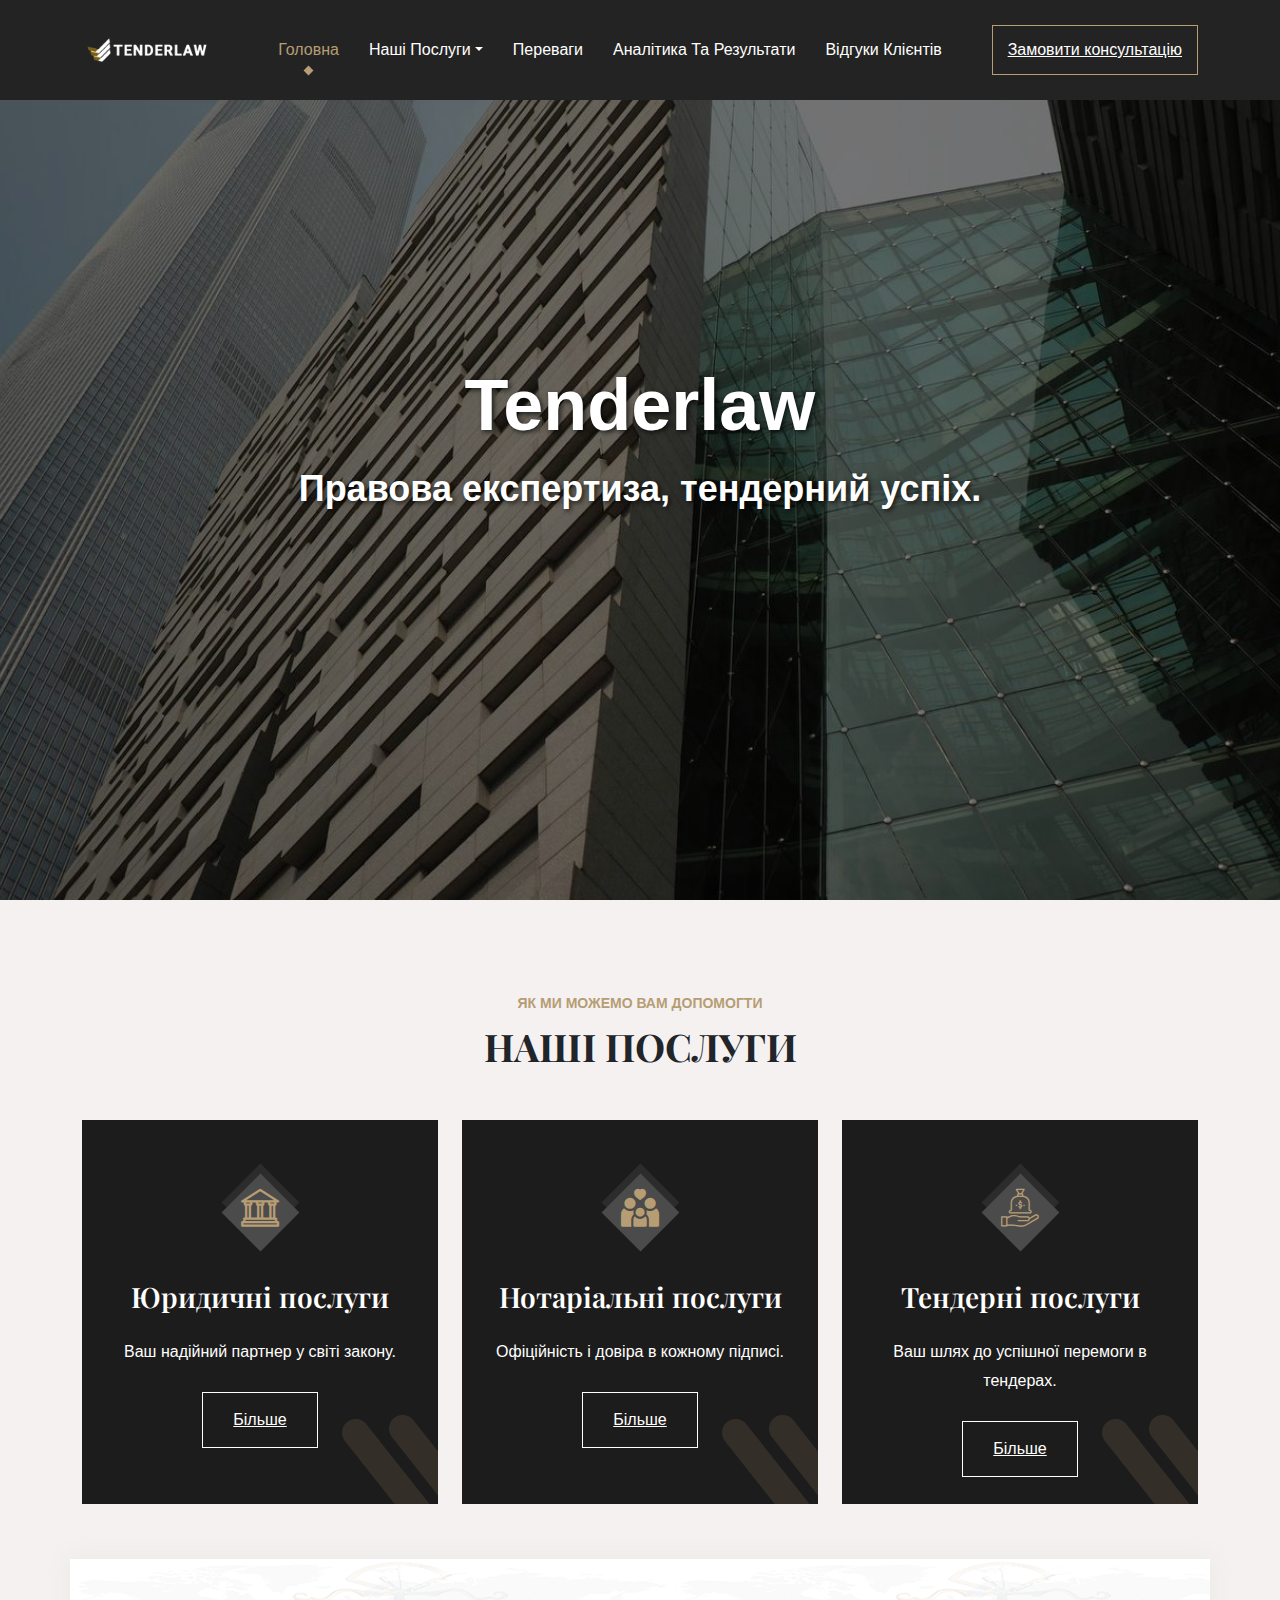
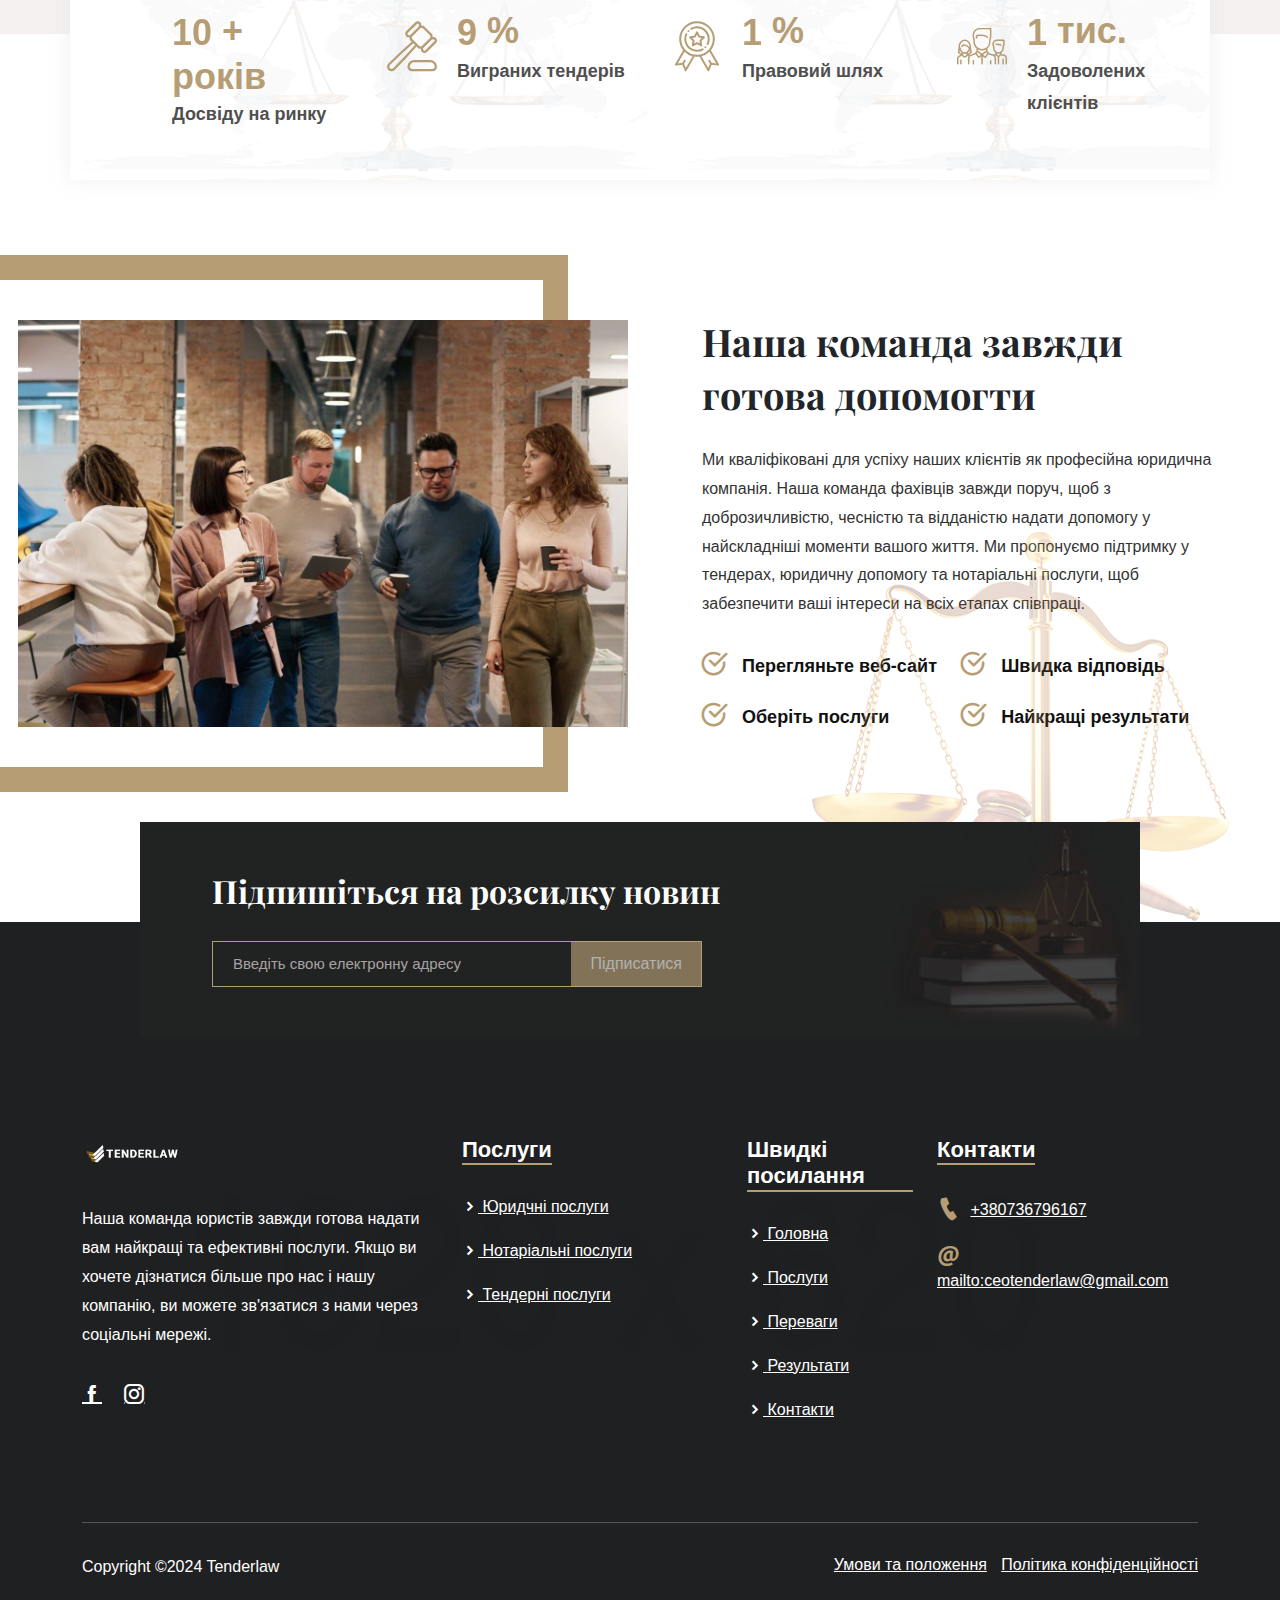
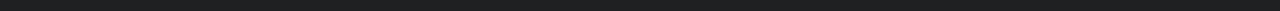
==== index.html @ 5d5be508 "home page" ====
<!DOCTYPE html>
<html lang="uk">
<head>
<!-- Google tag (gtag.js) -->
<script async src="https://www.googletagmanager.com/gtag/js?id=G-SJS383S6HE"></script>
<script>
  window.dataLayer = window.dataLayer || [];
  function gtag(){dataLayer.push(arguments);}
  gtag('js', new Date());

  gtag('config', 'G-SJS383S6HE');
</script>

    <meta charset="UTF-8">
    <meta name="viewport" content="width=device-width, initial-scale=1.0">
    <meta http-equiv="X-UA-Compatible" content="ie=edge">
            <!-- Bootstrap CSS -->
            <link rel="stylesheet" href="assets/css/bootstrap.min.css">
            <!-- Meanmenu CSS -->
            <link rel="stylesheet" href="assets/css/meanmenu.css">
            <!-- Icofont CSS -->
            <link rel="stylesheet" href="assets/css/icofont.min.css">
            <!-- Nice Select CSS -->
            <link rel="stylesheet" href="assets/css/nice-select.min.css">
            <!-- Owl Carousel CSS -->
            <link rel="stylesheet" href="assets/css/owl.carousel.min.css">
            <link rel="stylesheet" href="assets/css/owl.theme.default.min.css">
            <!-- Magnific Popup CSS -->
            <link rel="stylesheet" href="assets/css/magnific-popup.min.css">
            <!-- Flaticon CSS -->
            <link rel="stylesheet" href="assets/fonts/flaticon.css">
            <!-- Wow CSS -->
            <link rel="stylesheet" href="assets/css/animate.css">
            <!-- Odometer CSS -->
            <link rel="stylesheet" href="assets/css/odometer.min.css">
            <!-- Style CSS -->
            <link rel="stylesheet" href="assets/css/style.css">
            <!-- Responsive CSS -->
            <link rel="stylesheet" href="assets/css/responsive.css">
            <link rel="shortcut icon" type="image/png" href="favicon.ico"/>
            <script defer src="https://app.fastbots.ai/embed.js" data-bot-id="cm0ttchq61e6qr4bl7r3qzjcx"></script>   
  <!-- HTML Meta Tags -->
<title>Tenderlaw - Правова експертиза, тендерний успіх.</title>
<meta name="description" content="Юридичні, тендерні та нотаріальні послуги для бізнесу та приватних осіб. Професійна підтримка у всіх сферах — від тендерів до оформлення документів та захисту прав. Отримайте консультацію та швидке вирішення ваших питань!">

<!-- Facebook Meta Tags -->
<meta property="og:url" content="https://tenderlaw.com.ua/">
<meta property="og:type" content="website">
<meta property="og:title" content="Tenderlaw - Правова експертиза, тендерний успіх.">
<meta property="og:description" content="Юридичні, тендерні та нотаріальні послуги для бізнесу та приватних осіб. Професійна підтримка у всіх сферах — від тендерів до оформлення документів та захисту прав. Отримайте консультацію та швидке вирішення ваших питань!">
<meta property="og:image" content="https://tenderlaw.com.ua/img/og/main.jpg">

<!-- Twitter Meta Tags -->
<meta name="twitter:card" content="summary_large_image">
<meta property="twitter:domain" content="tenderlaw.com.ua">
<meta property="twitter:url" content="https://tenderlaw.com.ua/">
<meta name="twitter:title" content="Tenderlaw - Правова експертиза, тендерний успіх.">
<meta name="twitter:description" content="Юридичні, тендерні та нотаріальні послуги для бізнесу та приватних осіб. Професійна підтримка у всіх сферах — від тендерів до оформлення документів та захисту прав. Отримайте консультацію та швидке вирішення ваших питань!">
<meta name="twitter:image" content="https://tenderlaw.com.ua/img/og/main.jpg">

<!-- Meta Tags Generated via https://www.opengraph.xyz -->
    <link href="https://cdn.jsdelivr.net/npm/bootstrap@5.3.0/dist/css/bootstrap.min.css" rel="stylesheet">
    <link rel="stylesheet" href="styles.css">
</head>
<body>

   <!-- Preloader -->
   <div class="loader">
    <div class="d-table">
        <div class="d-table-cell">
            <div class="sk-folding-cube">
                <div class="sk-cube1 sk-cube"></div>
                <div class="sk-cube2 sk-cube"></div>
                <div class="sk-cube4 sk-cube"></div>
                <div class="sk-cube3 sk-cube"></div>
            </div>
        </div>
    </div>
</div>
<!-- End Preloader -->

<div class="navbar-area fixed-top">
            <!-- Menu For Mobile Device -->
            <div class="mobile-nav">
                <a href="index.html" class="logo">
                    <img src="assets/img/logo.png" alt="Logo">
                </a>
                <a href="tel:+380736796167"><img src="img/icons/phone-call.png" class="logo" style="position: absolute;height: 25px;width: 25px;top: 15px;right: 15px;left: 80%;"/></a>
                <a href="mailto:ceotenderlaw@gmail.com "><img src="img/icons/email.png" class="logo" style="position: absolute;height: 25px;width: 25px;top: 15px;right: 15px;left: 70%;"/></a>
            </div>

            <!-- Menu For Desktop Device -->
            <div class="main-nav">
                <div class="container">
                    <nav class="navbar navbar-expand-md navbar-light">
                        <a class="navbar-brand" href="index.html">
                            <img src="assets/img/logo.png" alt="Logo">
                        </a>
                        <div class="collapse navbar-collapse mean-menu" id="navbarSupportedContent">
                            <ul class="navbar-nav">
                                <li class="nav-item">
                                    <a href="#" class="nav-link active">Головна</a>

                                </li>
                                 <li class="nav-item">
                                    <a href="about.html" class="nav-link dropdown-toggle">Наші Послуги</a>
                                    <ul class="dropdown-menu">
                                        <li class="nav-item">
                                            <a href="tender.html" class="nav-link">Тендерні</a>
                                        </li>
                                        <li class="nav-item">
                                            <a href="legal.html" class="nav-link">Юридичні</a>
                                        </li>
                                        <li class="nav-item">
                                            <a href="notary.html" class="nav-link">Нотаріальні</a>
                                        </li>
                                    </ul>
                                </li>
                                <li class="nav-item">
                                    <a href="about.html" class="nav-link">Переваги</a>
                                </li>
                                <li class="nav-item">
                                    <a href="about.html" class="nav-link">Аналітика та результати</a>
                                </li>
                                <li class="nav-item">
                                    <a href="about.html" class="nav-link">Відгуки клієнтів</a>
                                </li>               
                            </ul> 
                            <div class="side-nav">
                                <a href="appointment.html">Замовити консультацію</a>
                            </div>
                        </div>
                    </nav>
                </div>
            </div>
        </div>
        <!-- End Navbar -->

<!-- Header -->
<header class="hero-section text-white text-center d-flex align-items-center justify-content-center">
    <div class="overlay"></div>
    <div class="container position-relative">
        <h1 class="display-4">Tenderlaw</h1>
        <p class="lead">Правова експертиза, тендерний успіх.</p>
    </div>
</header>


        <!-- Practice -->
        <section class="practice-area pt-100 pb-100">
            <div class="container">
                <div class="section-title">
                    <span>ЯК МИ МОЖЕМО ВАМ ДОПОМОГТИ</span>
                    <h2>НАШІ ПОСЛУГИ</h2>
                </div>
                <div class="row">
                    <div class="col-sm-6 col-lg-4">
                        <div class="practice-item">
                            <div class="practice-icon">
                                <i class="flaticon-law"></i>
                            </div>
                            <h3>Юридичні послуги</h3>
                            <p>Ваш надійний партнер у світі закону.</p>
                            <a href="/">Більше</a>
                            <img class="practice-shape-one" src="assets/img/home-one/7.png" alt="Shape">
                            <img class="practice-shape-two" src="assets/img/home-one/8.png" alt="Shape">
                        </div>
                    </div>
                    <div class="col-sm-6 col-lg-4">
                        <div class="practice-item">
                            <div class="practice-icon">
                                <i class="flaticon-family"></i>
                            </div>
                            <h3>Нотаріальні послуги</h3>
                            <p>Офіційність і довіра в кожному підписі.</p>
                            <a href="/">Більше</a>
                            <img class="practice-shape-one" src="assets/img/home-one/7.png" alt="Shape">
                            <img class="practice-shape-two" src="assets/img/home-one/8.png" alt="Shape">
                        </div>
                    </div>
                    <div class="col-sm-6 col-lg-4">
                        <div class="practice-item">
                            <div class="practice-icon">
                                <i class="flaticon-inheritance"></i>
                            </div>
                            <h3>Тендерні послуги</h3>
                            <p>Ваш шлях до успішної перемоги в тендерах.</p>
                            <a href="tender.html">Більше</a>
                            <img class="practice-shape-one" src="assets/img/home-one/7.png" alt="Shape">
                            <img class="practice-shape-two" src="assets/img/home-one/8.png" alt="Shape">
                        </div>
                    </div>
                    <!-- <div class="col-sm-6 col-lg-4">
                        <div class="practice-item">
                            <div class="practice-icon">
                                <i class="flaticon-mortarboard"></i>
                            </div>
                            <h3>Налаштування Кабінетів на Prozorro </h3>
                            <p>Створення і налаштування кабінетів користувачів для участі у Prozorro та Prozorro Market.</p>
                            <img class="practice-shape-one" src="assets/img/home-one/7.png" alt="Shape">
                            <img class="practice-shape-two" src="assets/img/home-one/8.png" alt="Shape">
                        </div>
                    </div>
                    <div class="col-sm-6 col-lg-4">
                        <div class="practice-item">
                            <div class="practice-icon">
                                <i class="flaticon-auction"></i>
                            </div>
                            <h3>Супровід при Отриманні Документації</h3>
                            <p>Супровід клієнтів під час отримання дозвільної документації і проведення державної реєстрації.</p>
                            <img class="practice-shape-one" src="assets/img/home-one/7.png" alt="Shape">
                            <img class="practice-shape-two" src="assets/img/home-one/8.png" alt="Shape">
                        </div>
                    </div>
                    <div class="col-sm-6 col-lg-4">
                        <div class="practice-item">
                            <div class="practice-icon">
                                <i class="flaticon-vulnerability"></i>
                            </div>
                            <h3>Оформлення Скарг та Представництво</h3>
                            <p>Складання скарг, вимог і запитань від імені клієнтів, представництво в АМКУ.</p>
                            <img class="practice-shape-one" src="assets/img/home-one/7.png" alt="Shape">
                            <img class="practice-shape-two" src="assets/img/home-one/8.png" alt="Shape">
                        </div>
                    </div> -->
                </div>
            </div>
        </section>
        <!-- End Practice -->

        <div class="counter-area">
            <div class="container">
              <div class="row counter-bg">
                <div class="col-6 col-sm-3 col-lg-3">
                  <div class="counter-item">
                    <i class="flaticon-document"></i>
                    <div class="counter-inner">
                      <h3>
                        <span class="odometer odometer-auto-theme" data-count="10">
                          <div class="odometer-inside">
                            <span class="odometer-digit">
                              <span class="odometer-digit-spacer">8</span>
                              <span class="odometer-digit-inner">
                                <span class="odometer-ribbon">
                                  <span class="odometer-ribbon-inner">
                                    <span class="odometer-value">10</span>
                                  </span>
                                </span>
                              </span>
                            </span>
                          </div>
                        </span>
                        <span class="target">+ років</span>
                      </h3>
                      <p>Досвіду на ринку</p>
                    </div>
                  </div>
                </div>
                
                <div class="col-6 col-sm-3 col-lg-3">
                  <div class="counter-item">
                    <i class="flaticon-auction"></i>
                    <div class="counter-inner">
                      <h3>
                        <span class="odometer odometer-auto-theme" data-count="97">
                          <div class="odometer-inside">
                            <span class="odometer-digit"><span class="odometer-digit-spacer">8</span><span class="odometer-digit-inner"><span class="odometer-ribbon"><span class="odometer-ribbon-inner"><span class="odometer-value">9</span></span></span></span></span>
                            <span class="odometer-digit"><span class="odometer-digit-spacer">8</span><span class="odometer-digit-inner"><span class="odometer-ribbon"><span class="odometer-ribbon-inner"><span class="odometer-value">7</span></span></span></span></span>
                          </div>
                        </span>
                        <span class="target">%</span>
                      </h3>
                      <p>Виграних тендерів</p>
                    </div>
                  </div>
                </div>
                
                <div class="col-6 col-sm-3 col-lg-3">
                  <div class="counter-item">
                    <i class="flaticon-medal"></i>
                    <div class="counter-inner">
                      <h3>
                        <span class="odometer odometer-auto-theme" data-count="100">
                          <div class="odometer-inside">
                            <span class="odometer-digit"><span class="odometer-digit-spacer">8</span><span class="odometer-digit-inner"><span class="odometer-ribbon"><span class="odometer-ribbon-inner"><span class="odometer-value">1</span></span></span></span></span>
                            <span class="odometer-digit"><span class="odometer-digit-spacer">8</span><span class="odometer-digit-inner"><span class="odometer-ribbon"><span class="odometer-ribbon-inner"><span class="odometer-value">0</span></span></span></span></span>
                            <span class="odometer-digit"><span class="odometer-digit-spacer">8</span><span class="odometer-digit-inner"><span class="odometer-ribbon"><span class="odometer-ribbon-inner"><span class="odometer-value">0</span></span></span></span></span>
                          </div>
                        </span>
                        <span class="target">%</span>
                      </h3>
                      <p>Правовий шлях</p>
                    </div>
                  </div>
                </div>
                
                <div class="col-6 col-sm-3 col-lg-3">
                  <div class="counter-item">
                    <i class="flaticon-team"></i>
                    <div class="counter-inner">
                      <h3>
                        <span class="odometer odometer-auto-theme" data-count="10">
                          <div class="odometer-inside">
                            <span class="odometer-digit"><span class="odometer-digit-spacer">8</span><span class="odometer-digit-inner"><span class="odometer-ribbon"><span class="odometer-ribbon-inner"><span class="odometer-value">1</span></span></span></span></span>
                            <span class="odometer-digit"><span class="odometer-digit-spacer">8</span><span class="odometer-digit-inner"><span class="odometer-ribbon"><span class="odometer-ribbon-inner"><span class="odometer-value">0</span></span></span></span></span>
                          </div>
                        </span>
                        <span class="target">тис.</span>
                      </h3>
                      <p>Задоволених клієнтів</p>
                    </div>
                  </div>
                </div>
              </div>
            </div>
          </div>
 
        <!-- Help Area -->
        <div class="help-area help-area-three pb-100">
            <div class="container-fluid">
            <div class="row align-items-center justify-content-center">
            <div class="col-lg-6">
            <div class="help-item help-left">
            <img src="img/9.jpg" alt="Help">
            </div>
            </div>
            <div class="col-lg-6">
            <div class="help-item">
            <div class="help-right">
            <h2>Наша команда завжди готова допомогти </h2>
            <p>
                Ми кваліфіковані для успіху наших клієнтів як професійна юридична компанія. Наша команда фахівців завжди поруч, щоб з доброзичливістю, чесністю та відданістю надати допомогу у найскладніші моменти вашого життя. Ми пропонуємо підтримку у тендерах, юридичну допомогу та нотаріальні послуги, щоб забезпечити ваші інтереси на всіх етапах співпраці.</p>
            <div class="help-inner-left">
            <ul>
            <li>
            <i class="flaticon-checkmark"></i>
            Перегляньте веб-сайт            </li>
            <li>
            <i class="flaticon-checkmark"></i>
            Оберіть послуги            </li>
            </ul>
            </div>
            <div class="help-inner-right">
            <ul>
            <li>
            <i class="flaticon-checkmark"></i>
            Швидка відповідь            </li>
            <li>
            <i class="flaticon-checkmark"></i>
            Найкращі результати            </li>
            </ul>
            </div>
            <div class="help-signature">
            <!-- <img src="assets/img/home-one/4.png" alt="Signature"> -->
            </div>
            <!-- <a class="cmn-btn" href="practice.html">Learn More</a> -->
            </div>
            </div>
            </div>
            </div>
            <div class="help-shape">
            <img src="assets/img/home-one/6.png" alt="Shape">
            </div>
            </div>
            </div>

            <!--END HELP -->
<!-- Services Section -->
<!-- <section class="py-5 bg-light">
    <div class="container">
        <h2 class="text-center mb-5">Наші Послуги</h2>
        <div class="row g-4">
            <div class="col-md-6">
                <div class="service-item p-4 bg-white shadow-sm d-flex flex-column h-100">
                    <h5 class="mb-3">Моніторинг Закупівель</h5>
                    <p class="flex-grow-1">Моніторинг державних і комерційних закупівель для участі в них клієнтів компанії.</p>
                </div>
            </div>
            <div class="col-md-6">
                <div class="service-item p-4 bg-white shadow-sm d-flex flex-column h-100">
                    <h5 class="mb-3">Аналіз Доцільності</h5>
                    <p class="flex-grow-1">Аналіз економічної доцільності та юридичної можливості участі у закупівлях.</p>
                </div>
            </div>
            <div class="col-md-6">
                <div class="service-item p-4 bg-white shadow-sm d-flex flex-column h-100">
                    <h5 class="mb-3">Аналіз Тендерної Документації</h5>
                    <p class="flex-grow-1">Аналіз тендерної документації і підготовка тендерних пропозицій.</p>
                </div>
            </div>
            <div class="col-md-6">
                <div class="service-item p-4 bg-white shadow-sm d-flex flex-column h-100">
                    <h5 class="mb-3">Налаштування Кабінетів на Prozorro</h5>
                    <p class="flex-grow-1">Створення і налаштування кабінетів користувачів для участі у Prozorro та Prozorro Market.</p>
                </div>
            </div>
            <div class="col-md-6">
                <div class="service-item p-4 bg-white shadow-sm d-flex flex-column h-100">
                    <h5 class="mb-3">Супровід при Отриманні Документації</h5>
                    <p class="flex-grow-1">Супровід клієнтів під час отримання дозвільної документації і проведення державної реєстрації.</p>
                </div>
            </div>
            <div class="col-md-6">
                <div class="service-item p-4 bg-white shadow-sm d-flex flex-column h-100">
                    <h5 class="mb-3">Оформлення Скарг та Представництво</h5>
                    <p class="flex-grow-1">Складання скарг, вимог і запитань від імені клієнтів, представництво в АМКУ.</p>
                </div>
            </div>
            <div class="col-md-6">
                <div class="service-item p-4 bg-white shadow-sm d-flex flex-column h-100">
                    <h5 class="mb-3">Оформлення Сертифікатів ISO</h5>
                    <p class="flex-grow-1">Оформлення і отримання сертифікатів ISO та інше.</p>
                </div>
            </div>
        </div>
    </div>
</section> -->
        <!-- Expertise -->
        <!-- <section class="expertise-area">
            <div class="container">
                <div class="row align-items-center">
                    <div class="col-lg-6">
                        <div class="section-title text-left">
                            <span>OUR EXPERTISE</span>
                            <h2>Law Firm Devoted To Our Clients</h2>
                        </div>
                       <div class="expertise-item">
                            <ul>
                                <li class="wow fadeInUp" data-wow-delay=".3s">
                                    <div class="expertise-icon">
                                        <i class="flaticon-experience"></i>
                                        <img src="assets/img/home-one/11.png" alt="Shape">
                                    </div>
                                    <h3>Experience</h3>
                                    <p>Squads of Lyzo are incredibly professional and understand the situation of their clients and encourage them until obtaining victory</p>
                                </li>
                                <li class="wow fadeInUp" data-wow-delay=".4s">
                                    <div class="expertise-icon">
                                        <i class="flaticon-lawyer"></i>
                                        <img src="assets/img/home-one/11.png" alt="Shape">
                                    </div>
                                    <h3>Skilled Attorney</h3>
                                    <p>Our Attorneys are creative and skilled and it helps them to find a huge variety of solution to win</p>
                                </li>
                                <li class="wow fadeInUp" data-wow-delay=".5s">
                                    <div class="expertise-icon">
                                        <i class="flaticon-balance"></i>
                                        <img src="assets/img/home-one/11.png" alt="Shape">
                                    </div>
                                    <h3>Legal Proces</h3>
                                    <p>We maintain all the legal documents and papers and start to reach our destination in a legal way</p>
                                </li>
                            </ul>
                       </div>
                    </div>
                    <div class="col-lg-6">
                        <div class="expertise-image">
                            <img src="assets/img/home-one/10.png" alt="Expertise">
                        </div>
                    </div>
                </div>
            </div>
        </section> -->
        <!-- End Expertise -->
    <!-- Banner -->
    <!-- <div class="banner-area banner-img-one">
        <div class="d-table">
            <div class="d-table-cell">
                <div class="container">
                    <div class="row align-items-center">
                        <div class="col-lg-6">
                            <div class="banner-item">
                                <div class="banner-left">
                                    <h1>Attorneys Fight For Your Justice</h1>
                                    <p>Our Squad of Professional Attorneys is devoted to your Progress & to achieve your Goal. Our Law Firm supports our clients for various versatile cases and to get justice.</p>
                                    <a href="#">FREE CONSULTATION 
                                        <i class="icofont-arrow-right"></i>
                                    </a>
                                </div>
                            </div>
                        </div>
                        <div class="col-lg-6">
                            <div class="banner-item">
                                <div class="banner-right">
                                    <img class="banner-animation" src="assets/img/home-one/3.png" alt="Banner">
                                </div>
                            </div>
                        </div>
                    </div>
                </div>
            </div>
        </div>
        <div class="container">
            <div class="banner-bottom">
                <ul>
                    <li>
                        <i class="flaticon-leader"></i>
                    </li>
                    <li>
                        <span>100% Legal</span>
                        <p>Govt Approved</p>
                        <img src="assets/img/home-one/9.png" alt="Shape">
                    </li>
                </ul>
            </div>
        </div>
    </div> -->
    <!-- End Banner -->

    <!-- Call to Action Section -->
    <!-- <section class="py-5 text-white bg-primary text-center">
        <div class="container">
            <h2 class="mb-4">Отримайте консультацію прямо зараз!</h2>
            <a href="#contact" class="btn btn-light btn-lg">Замовити консультацію</a>
        </div>
    </section> -->

    <!-- Footer -->
    <!-- <footer class="bg-dark text-white py-4">
        <div class="container text-center">
            <p>&copy; 2024 Tenderlaw. Всі права захищені.</p>
        </div>
    </footer> -->
     <!-- Footer -->
     <footer>
            
        <!-- Newsletter -->
        <div class="newsletter-area">
            <div class="container">
                <img src="assets/img/newsletter.png" alt="Shape">
                <h2>Підпишіться на розсилку новин</h2>
                <form class="newsletter-form" data-toggle="validator">
                    <input type="email" class="form-control" placeholder="Введіть свою електронну адресу" name="EMAIL" required autocomplete="off">

                    <button class="btn contact-btn" type="submit">
                        Підписатися
                    </button>

                    <div id="validator-newsletter" class="form-result"></div>
                </form>
            </div>
        </div>
        <!-- End Newsletter -->

        <div class="container">
            <div class="row">
                <div class="col-sm-6 col-lg-4">
                    <div class="footer-item">
                        <div class="footer-logo">
                            <a href="#">
                                <img src="assets/img/logo.png" alt="Logo">
                            </a>
                            <p>
                                Наша команда юристів завжди готова надати вам найкращі та ефективні послуги. Якщо ви хочете дізнатися більше про нас і нашу компанію, ви можете зв'язатися з нами через соціальні мережі.</p>
                            <ul>
                                <!-- <li>
                                    <a href="https://www.youtube.com/" target="_blank">
                                        <i class="icofont-youtube-play"></i>
                                    </a>
                                </li> -->
                                <li>
                                    <a href="https://www.facebook.com/people/Tenderlaw/" target="_blank">
                                        <i class="icofont-facebook"></i>
                                    </a>
                                </li>
                                <li>
                                    <a href="https://www.instagram.com/tenderlaw.ua/" target="_blank">
                                        <i class="icofont-instagram"></i>
                                    </a>
                                </li>
                                <!-- <li>
                                    <a href="https://www.twitter.com/" target="_blank">
                                        <i class="icofont-twitter"></i>
                                    </a>
                                </li> -->
                            </ul>
                        </div>
                    </div>
                </div>
                <div class="col-sm-6 col-lg-3">
                    <div class="footer-item">
                        <div class="footer-service">
                            <h3>Послуги</h3>
                            <ul>
                                <li>
                                    <a href="/">
                                        <i class="icofont-simple-right"></i>
                                       Юридчні послуги
                                    </a>
                                </li>
                                <li>
                                    <a href="/">
                                        <i class="icofont-simple-right"></i>
                                        Нотаріальні послуги
                                    </a>
                                </li>
                                <li>
                                    <a href="/">
                                        <i class="icofont-simple-right"></i>
                                        Тендерні послуги
                                    </a>
                                </li>

                            </ul>
                        </div>
                    </div>
                </div>
                <div class="col-sm-6 col-lg-2">
                    <div class="footer-item">
                        <div class="footer-service">
                            <h3>Швидкі посилання</h3>
                            <ul>
                                <li>
                                    <a href="index.html">
                                        <i class="icofont-simple-right"></i>
                                        Головна
                                    </a>
                                </li>
                                <li>
                                    <a href="/">
                                        <i class="icofont-simple-right"></i>
                                        Послуги
                                    </a>
                                </li>
                                <li>
                                    <a href="/">
                                        <i class="icofont-simple-right"></i>
                                        Переваги
                                    </a>
                                </li>
                                <li>
                                    <a href="/">
                                        <i class="icofont-simple-right"></i>
                                        Результати
                                    </a>
                                </li>
                                <li>
                                    <a href="/">
                                        <i class="icofont-simple-right"></i>
                                        Контакти
                                    </a>
                                </li>
                            </ul>
                        </div>
                    </div>
                </div>
                <div class="col-sm-6 col-lg-3">
                    <div class="footer-item">
                        <div class="footer-find">
                            <h3>Контакти</h3>
                            <ul>
                                <li>
                                    <i class="icofont-ui-call"></i>
                                    <a href="tel:+380736796167">+380736796167</a>
                                </li>
                                <li>
                                    <i class="icofont-at"></i>
                                    <a href="mailto:ceotenderlaw@gmail.com">mailto:ceotenderlaw@gmail.com</a>
                                </li>
                            </ul>
                        </div>
                    </div>
                </div>
            </div>
            <div class="copyright-area">
                <div class="row">
                    <div class="col-sm-7 col-lg-6">
                        <div class="copyright-item">
                            <p>Copyright ©2024 Tenderlaw</p>
                        </div>
                    </div>
                    <div class="col-sm-5 col-lg-6">
                        <div class="copyright-item copyright-right">
                            <a href="terms-conditions.html" target="_blank">Умови та положення</a> <span>-</span> 
                            <a href="privacy-policy.html" target="_blank">Політика конфіденційності</a>
                        </div>
                    </div>
                </div>
            </div>
        </div>
    </footer>
    <!-- End Footer -->

    <!-- Bootstrap JS and Dependencies -->
    <script src="https://cdn.jsdelivr.net/npm/bootstrap@5.3.0/dist/js/bootstrap.bundle.min.js"></script>

            <!-- Essential JS -->
            <script src="assets/js/jquery.min.js"></script>
            <script src="assets/js/popper.min.js"></script>
            <script src="assets/js/bootstrap.min.js"></script>
            <!-- Meanmenu JS -->
            <script src="assets/js/jquery.meanmenu.js"></script>
            <!-- Nice Select JS -->
            <script src="assets/js/jquery.nice-select.min.js"></script>
            <!-- Form Ajaxchimp JS -->
            <script src="assets/js/jquery.ajaxchimp.min.js"></script>
            <!-- Form Validator JS -->
            <script src="assets/js/form-validator.min.js"></script>
            <!-- Contact JS -->
            <script src="assets/js/contact-form-script.js"></script>
            <!-- Owl Carousel JS -->
            <script src="assets/js/owl.carousel.min.js"></script>
            <!-- Odometer JS -->
            <script src="assets/js/odometer.min.js"></script>
            <script src="assets/js/jquery.appear.min.js"></script>
            <!-- Magnific Popup JS -->
            <script src="assets/js/jquery.magnific-popup.min.js"></script>
            <!-- Wow JS -->
            <script src="assets/js/wow.min.js"></script>
            <!-- Custom JS -->
            <script src="assets/js/custom.js"></script>
</body>
</html>
---- assets/css/meanmenu.css ----
a.meanmenu-reveal {
	display: none;
}
/* when under viewport size, .mean-container is added to body */
.mean-container .mean-bar {
	float: left;
	width: 100%;
	position: absolute;
	background: transparent;
	padding: 20px 0 0;
	z-index: 999;
	border-bottom: 1px solid rgba(0, 0, 0, 0.03);
	height: 55px;
}
.mean-container a.meanmenu-reveal {
	width: 35px;
	height: 30px;
	padding: 12px 15px 0 0;
	position: absolute;
	right: 0;
	cursor: pointer;
	color: #ffffff;
	text-decoration: none;
	font-size: 16px;
	text-indent: -9999em;
	line-height: 22px;
	font-size: 1px;
	display: block;
	font-weight: 700;
}
.mean-container a.meanmenu-reveal span {
	display: block;
	background: #ffffff;
	height: 4px;
    margin-top: 3px;
    border-radius: 3px;
}
.mean-container .mean-nav {
	float: left;
	width: 100%;
	background: #ffffff;
	margin-top: 55px;
}
.mean-container .mean-nav ul {
	padding: 0;
	margin: 0;
	width: 100%;
	border: none;
	list-style-type: none;
}
.mean-container .mean-nav ul li {
	position: relative;
	float: left;
	width: 100%;
}
.mean-container .mean-nav ul li a {
	display: block;
	float: left;
	width: 90%;
	padding: 1em 5%;
	margin: 0;
	text-align: left;
	color: #677294;
	border-top: 1px solid #DBEEFD;
	text-decoration: none;
}
.mean-container .mean-nav ul li a.active {
	color: #000000;
}
.mean-container .mean-nav ul li li a {
	width: 80%;
	padding: 1em 10%;
	color: #677294;
	border-top: 1px solid #DBEEFD;
	opacity: 1;
	filter: alpha(opacity=75);
	text-shadow: none !important;
	visibility: visible;
	text-transform: none;
	font-size: 14px;
}
.mean-container .mean-nav ul li.mean-last a {
	border-bottom: none;
	margin-bottom: 0;
}
.mean-container .mean-nav ul li li li a {
	width: 70%;
	padding: 1em 15%;
}
.mean-container .mean-nav ul li li li li a {
	width: 60%;
	padding: 1em 20%;
}
.mean-container .mean-nav ul li li li li li a {
	width: 50%;
	padding: 1em 25%;
}
.mean-container .mean-nav ul li a:hover {
	background: #252525;
	background: rgba(255,255,255,0.1);
}
.mean-container .mean-nav ul li a.mean-expand {
	margin-top: 3px;
	width: 100%;
	height: 24px;
	padding: 12px !important;
	text-align: right ;
	position: absolute;
	right: 0;
	top: 0;
	z-index: 2;
	font-weight: 700;
	background: transparent;
	border: none !important;
}
.mean-container .mean-push {
	float: left;
	width: 100%;
	padding: 0;
	margin: 0;
	clear: both;
}
.mean-nav .wrapper {
	width: 100%;
	padding: 0;
	margin: 0;
}
/* Fix for box sizing on Foundation Framework etc. */
.mean-container .mean-bar, .mean-container .mean-bar * {
	-webkit-box-sizing: content-box;
	-moz-box-sizing: content-box;
	box-sizing: content-box;
}
.mean-remove {
	display: none !important;
}
.mobile-nav {
    display: none;
}
.mobile-nav.mean-container .mean-nav ul li a.active {
    color: #FF2D55;
}
.main-nav {
    background: #000;
    position: absolute;
    top: 0;
    left: 0;
    padding-top: 15px;
    padding-bottom: 15px;
    width: 100%;
    z-index: 999;
    height: auto;
}
.mean-nav .dropdown-toggle::after {
	display: none;
}
.navbar-light .navbar-brand, .navbar-light .navbar-brand:hover {
    color: #fff;
    font-weight: bold;
    text-transform: uppercase;
}
.main-nav nav ul {
    padding: 0;
    margin: 0;
    list-style-type: none;
}
.main-nav nav .navbar-nav .nav-item {
    position: relative;
    padding: 15px 0;
}
.main-nav nav .navbar-nav .nav-item a {
    font-weight: 500;
    font-size: 16px;
    text-transform: uppercase;
    color: #ffffff;
    padding-left: 0;
    padding-right: 0;
    padding-top: 0;
    padding-bottom: 0;
    margin-left: 15px;
    margin-right: 15px;
}
.main-nav nav .navbar-nav .nav-item a:hover, 
.main-nav nav .navbar-nav .nav-item a:focus, 
.main-nav nav .navbar-nav .nav-item a.active {
    color: #FF2D55;
}
.main-nav nav .navbar-nav .nav-item:hover a {
    color: #FF2D55;
}
.main-nav nav .navbar-nav .nav-item .dropdown-menu {
    -webkit-box-shadow: 0 0 30px 0 rgba(0, 0, 0, 0.05);
            box-shadow: 0 0 30px 0 rgba(0, 0, 0, 0.05);
    background: #0d1028;
    position: absolute;
    top: 80px;
    left: 0;
    width: 250px;
    z-index: 99;
    display: block;
    padding-top: 20px;
    padding-left: 5px;
    padding-right: 5px;
    padding-bottom: 20px;
    opacity: 0;
    visibility: hidden;
    -webkit-transition: all 0.3s ease-in-out;
    transition: all 0.3s ease-in-out;
}
.main-nav nav .navbar-nav .nav-item .dropdown-menu li {
    position: relative;
    padding: 0;
}
.main-nav nav .navbar-nav .nav-item .dropdown-menu li a {
    font-size: 15px;
    font-weight: 500;
    text-transform: capitalize;
    padding: 9px 15px;
    margin: 0;
    display: block;
    color: #ffffff;
}
.main-nav nav .navbar-nav .nav-item .dropdown-menu li a:hover, 
.main-nav nav .navbar-nav .nav-item .dropdown-menu li a:focus, 
.main-nav nav .navbar-nav .nav-item .dropdown-menu li a.active {
    color: #FF2D55;
}
.main-nav nav .navbar-nav .nav-item .dropdown-menu li .dropdown-menu {
    position: absolute;
    left: -100%;
    top: 0;
    opacity: 0 !important;
    visibility: hidden !important;
}
.main-nav nav .navbar-nav .nav-item .dropdown-menu li:hover .dropdown-menu {
    opacity: 1 !important;
    visibility: visible !important;
    top: -20px !important;
}
.main-nav nav .navbar-nav .nav-item .dropdown-menu li .dropdown-menu li .dropdown-menu {
    position: absolute;
    left: -100%;
    top: 0;
    opacity: 0 !important;
    visibility: hidden !important;
}
.main-nav nav .navbar-nav .nav-item .dropdown-menu li:hover .dropdown-menu li:hover .dropdown-menu {
    opacity: 1 !important;
    visibility: visible !important;
    top: -20px !important;
}
.main-nav nav .navbar-nav .nav-item .dropdown-menu li .dropdown-menu li a {
    color: #ffffff;
    text-transform: capitalize;
}
.main-nav nav .navbar-nav .nav-item .dropdown-menu li .dropdown-menu li a:hover, 
.main-nav nav .navbar-nav .nav-item .dropdown-menu li .dropdown-menu li a:focus, 
.main-nav nav .navbar-nav .nav-item .dropdown-menu li .dropdown-menu li a.active {
    color: #FF2D55;
}
.main-nav nav .navbar-nav .nav-item .dropdown-menu li:hover a {
    color: #FF2D55;
}
.main-nav nav .navbar-nav .nav-item:hover ul {
    opacity: 1;
    visibility: visible;
    top: 100%;
}
.main-nav nav .navbar-nav .nav-item:last-child .dropdown-menu {
    left: auto;
    right: 0;
}

/* Responsive Style */
@media only screen and (max-width: 991px) {
    .mobile-nav {
        display: block;
        position: relative;
    }
    .mobile-nav .logo {
		text-decoration: none;
        position: absolute;
        top: 11px;
        z-index: 999;
        left: 15px;
        color: #fff;
        font-weight: bold;
        text-transform: uppercase;
        font-size: 20px;
    }
    .mean-container .mean-bar {
        background-color: #000;
        padding: 0;
    }
    .mean-container a.meanmenu-reveal {
        padding: 15px 15px 0 0;
    }
    .mobile-nav nav .navbar-nav .nav-item a i {
        display: none;
    }
    .main-nav {
        display: none !important;
    }
}
---- assets/fonts/flaticon.css ----
/*
  	Flaticon icon font: Flaticon
  	Creation date: 24/03/2020 19:05
  	*/

@font-face {
  font-family: "Flaticon";
  src: url("./Flaticon.eot");
  src: url("./Flaticon.eot?#iefix") format("embedded-opentype"),
       url("./Flaticon.woff2") format("woff2"),
       url("./Flaticon.woff") format("woff"),
       url("./Flaticon.ttf") format("truetype"),
       url("./Flaticon.svg#Flaticon") format("svg");
  font-weight: normal;
  font-style: normal;
}

@media screen and (-webkit-min-device-pixel-ratio:0) {
  @font-face {
    font-family: "Flaticon";
    src: url("./Flaticon.svg#Flaticon") format("svg");
  }
}

[class^="flaticon-"]:before, [class*=" flaticon-"]:before,
[class^="flaticon-"]:after, [class*=" flaticon-"]:after {   
  font-family: Flaticon;
font-style: normal;
}

.flaticon-leader:before { content: "\f100"; }
.flaticon-checkmark:before { content: "\f101"; }
.flaticon-law:before { content: "\f102"; }
.flaticon-family:before { content: "\f103"; }
.flaticon-inheritance:before { content: "\f104"; }
.flaticon-mortarboard:before { content: "\f105"; }
.flaticon-auction:before { content: "\f106"; }
.flaticon-vulnerability:before { content: "\f107"; }
.flaticon-experience:before { content: "\f108"; }
.flaticon-lawyer:before { content: "\f109"; }
.flaticon-balance:before { content: "\f10a"; }
.flaticon-pin:before { content: "\f10b"; }
.flaticon-email:before { content: "\f10c"; }
.flaticon-call:before { content: "\f10d"; }
.flaticon-judge:before { content: "\f10e"; }
.flaticon-medal:before { content: "\f10f"; }
.flaticon-team:before { content: "\f110"; }
.flaticon-download:before { content: "\f111"; }
.flaticon-money-bag:before { content: "\f112"; }
.flaticon-time:before { content: "\f113"; }
.flaticon-conversation:before { content: "\f114"; }
.flaticon-support:before { content: "\f115"; }
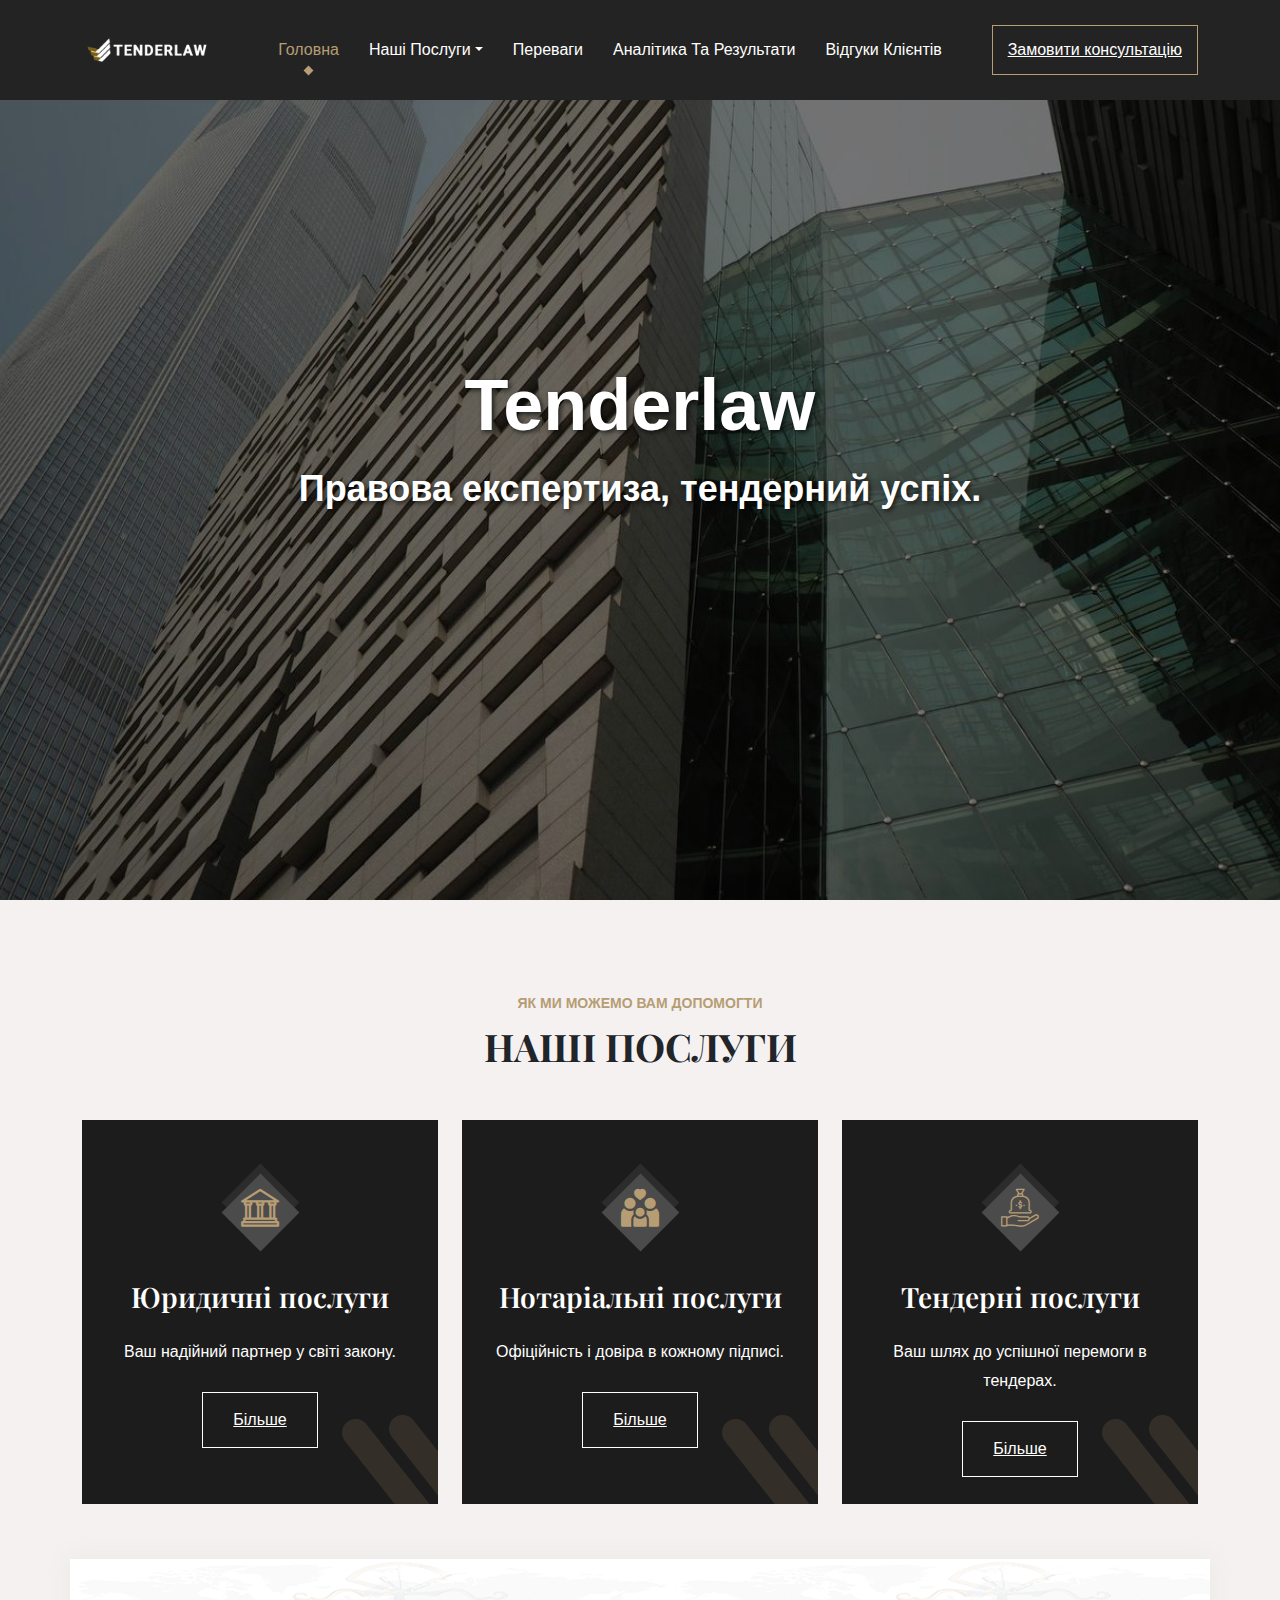
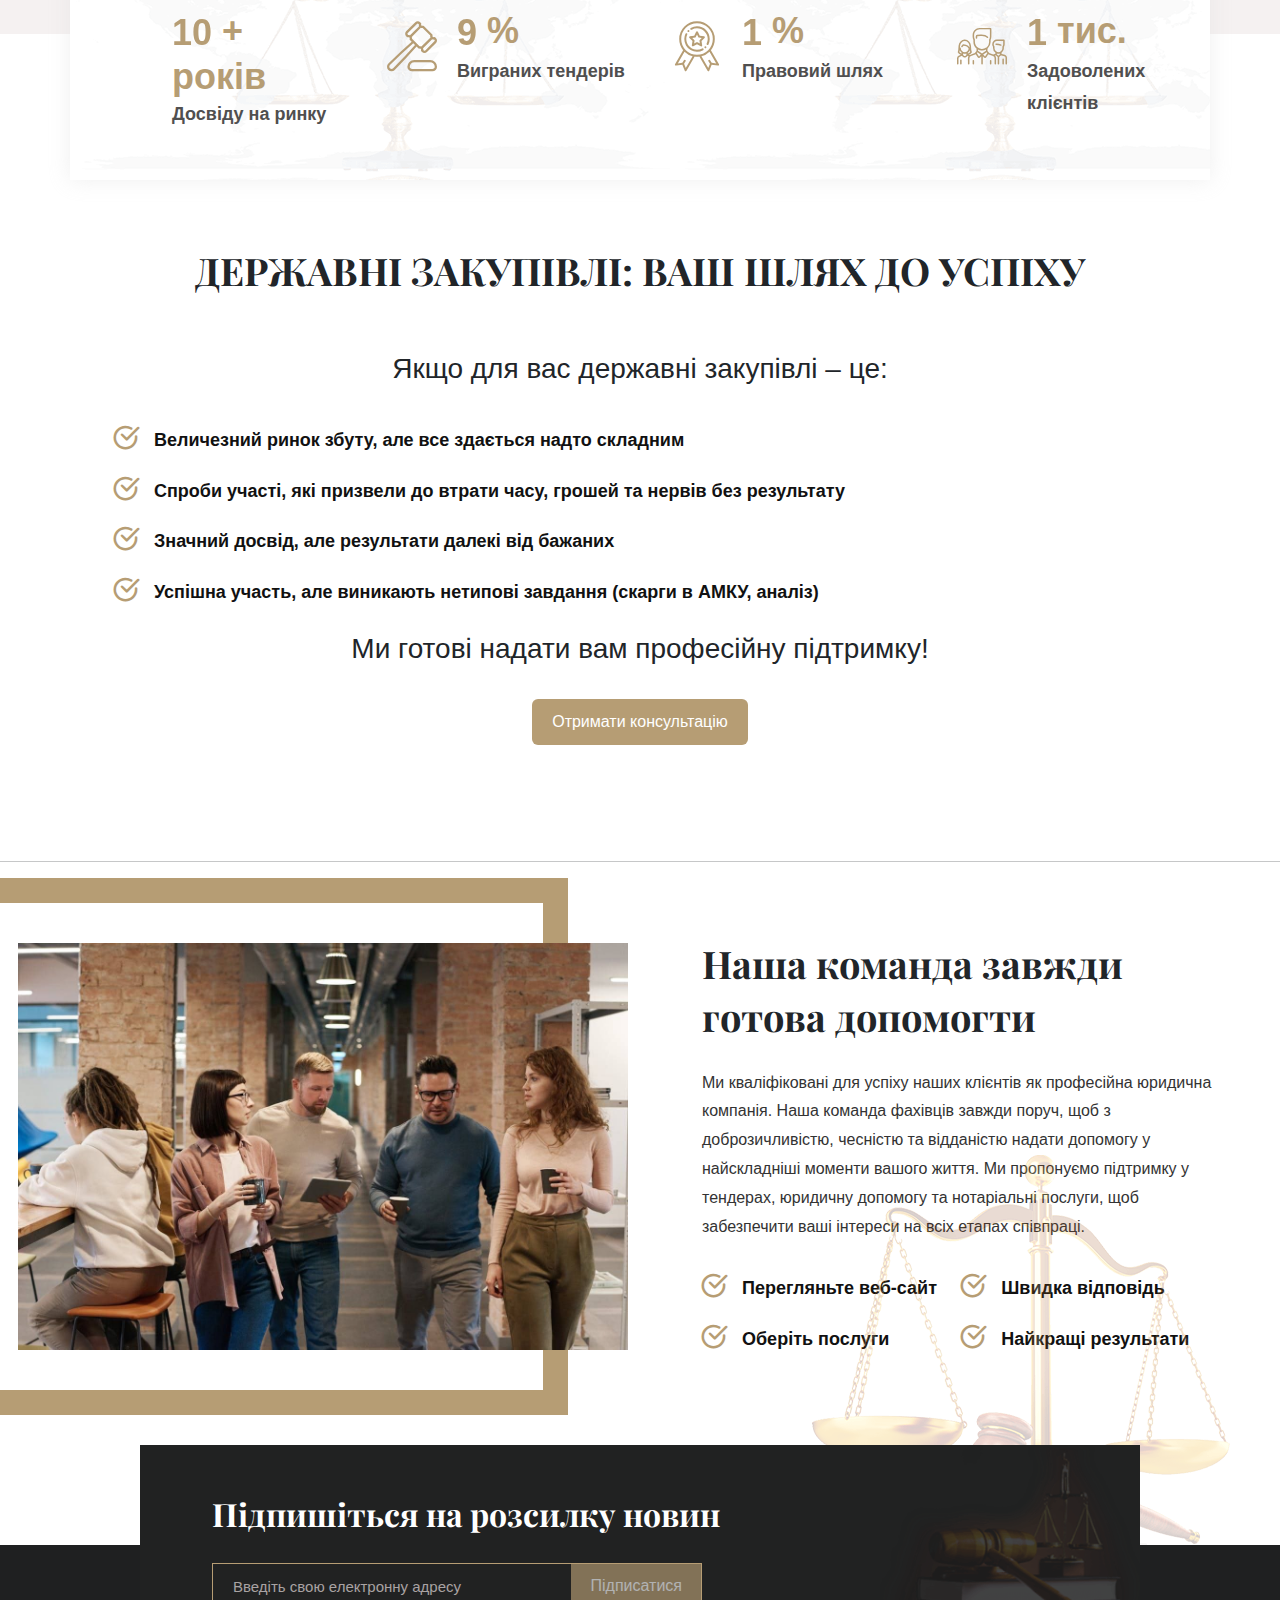
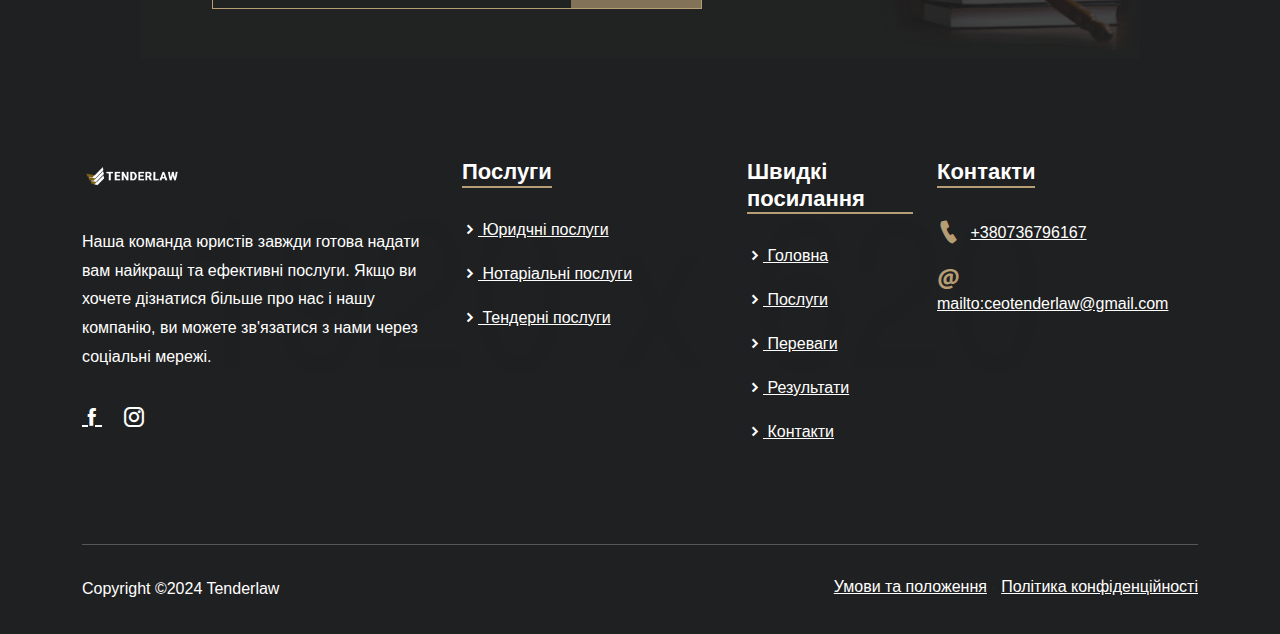
==== commit e8ae8ace: "homepage update" ====
--- a/index.html
+++ b/index.html
@@ -85,8 +85,8 @@
                 <a href="index.html" class="logo">
                     <img src="assets/img/logo.png" alt="Logo">
                 </a>
-                <a href="tel:+380736796167"><img src="img/icons/phone-call.png" class="logo" style="position: absolute;height: 25px;width: 25px;top: 15px;right: 15px;left: 80%;"/></a>
-                <a href="mailto:ceotenderlaw@gmail.com "><img src="img/icons/email.png" class="logo" style="position: absolute;height: 25px;width: 25px;top: 15px;right: 15px;left: 70%;"/></a>
+                <a href="tel:+380736796167"><img src="img/icons/phone-call.png" class="logo" style="position: absolute;height: 25px;width: 25px;top: 15px;right: 15px;left: 75%;"/></a>
+                <a href="mailto:ceotenderlaw@gmail.com "><img src="img/icons/email.png" class="logo" style="position: absolute;height: 25px;width: 25px;top: 15px;right: 15px;left: 64%;"/></a>
             </div>
 
             <!-- Menu For Desktop Device -->
@@ -314,7 +314,31 @@
               </div>
             </div>
           </div>
- 
+          <section class="state-procurement-area pt-50 pb-70">
+            <div class="container">
+                <div class="section-title">
+                    <h2 class="fw-bold">ДЕРЖАВНІ ЗАКУПІВЛІ: ВАШ ШЛЯХ ДО УСПІХУ</h2>
+                </div>
+                <div class="row">
+                    <div class="col-lg-12">
+                        <div class="state-procurement-content help-item">
+                            <p class="mb-4 fs-3 text-center">Якщо для вас державні закупівлі – це:</p>
+                            <ul>
+                                  <li><i class="flaticon-checkmark"></i> Величезний ринок збуту, але все здається надто складним</li>
+                                  <li><i class="flaticon-checkmark"></i> Спроби участі, які призвели до втрати часу, грошей та нервів без результату</li>
+                                  <li><i class="flaticon-checkmark"></i> Значний досвід, але результати далекі від бажаних</li>
+                                  <li><i class="flaticon-checkmark"></i> Успішна участь, але виникають нетипові завдання (скарги в АМКУ, аналіз)</li>
+                            </ul>
+                            <p class="fs-3 text-center">Ми готові надати вам професійну підтримку!</p>
+                            <div class="text-center mt-4">
+                                <a href="appointment.html" class="btn contact-btn" type="submit">Отримати консультацію</a>
+                            </div>
+                        </div>
+                    </div>
+                </div>
+            </div>
+        </section>
+        <hr class="hr hr-blurry" />
         <!-- Help Area -->
         <div class="help-area help-area-three pb-100">
             <div class="container-fluid">
--- a/styles.css
+++ b/styles.css
@@ -119,4 +119,29 @@
 
 .expertise-item p {
     color: #fff !important;
-}+}
+
+.state-procurement-content ul li {
+    list-style-type: none;
+    display: block;
+    font-size: 18px;
+    font-weight: 600;
+    color: #111111;
+    margin-bottom: 12px;
+}
+
+.state-procurement-content ul li i{
+    color: #b69d74;
+    margin-right: 10px;
+    font-size: 25px;
+    position: relative;
+    top: 2px;
+}
+
+.state-procurement-content .contact-btn {
+    background-color: #b69d74;
+    color: #fff;
+    border: 0;
+    padding: 11px 20px;
+}
+
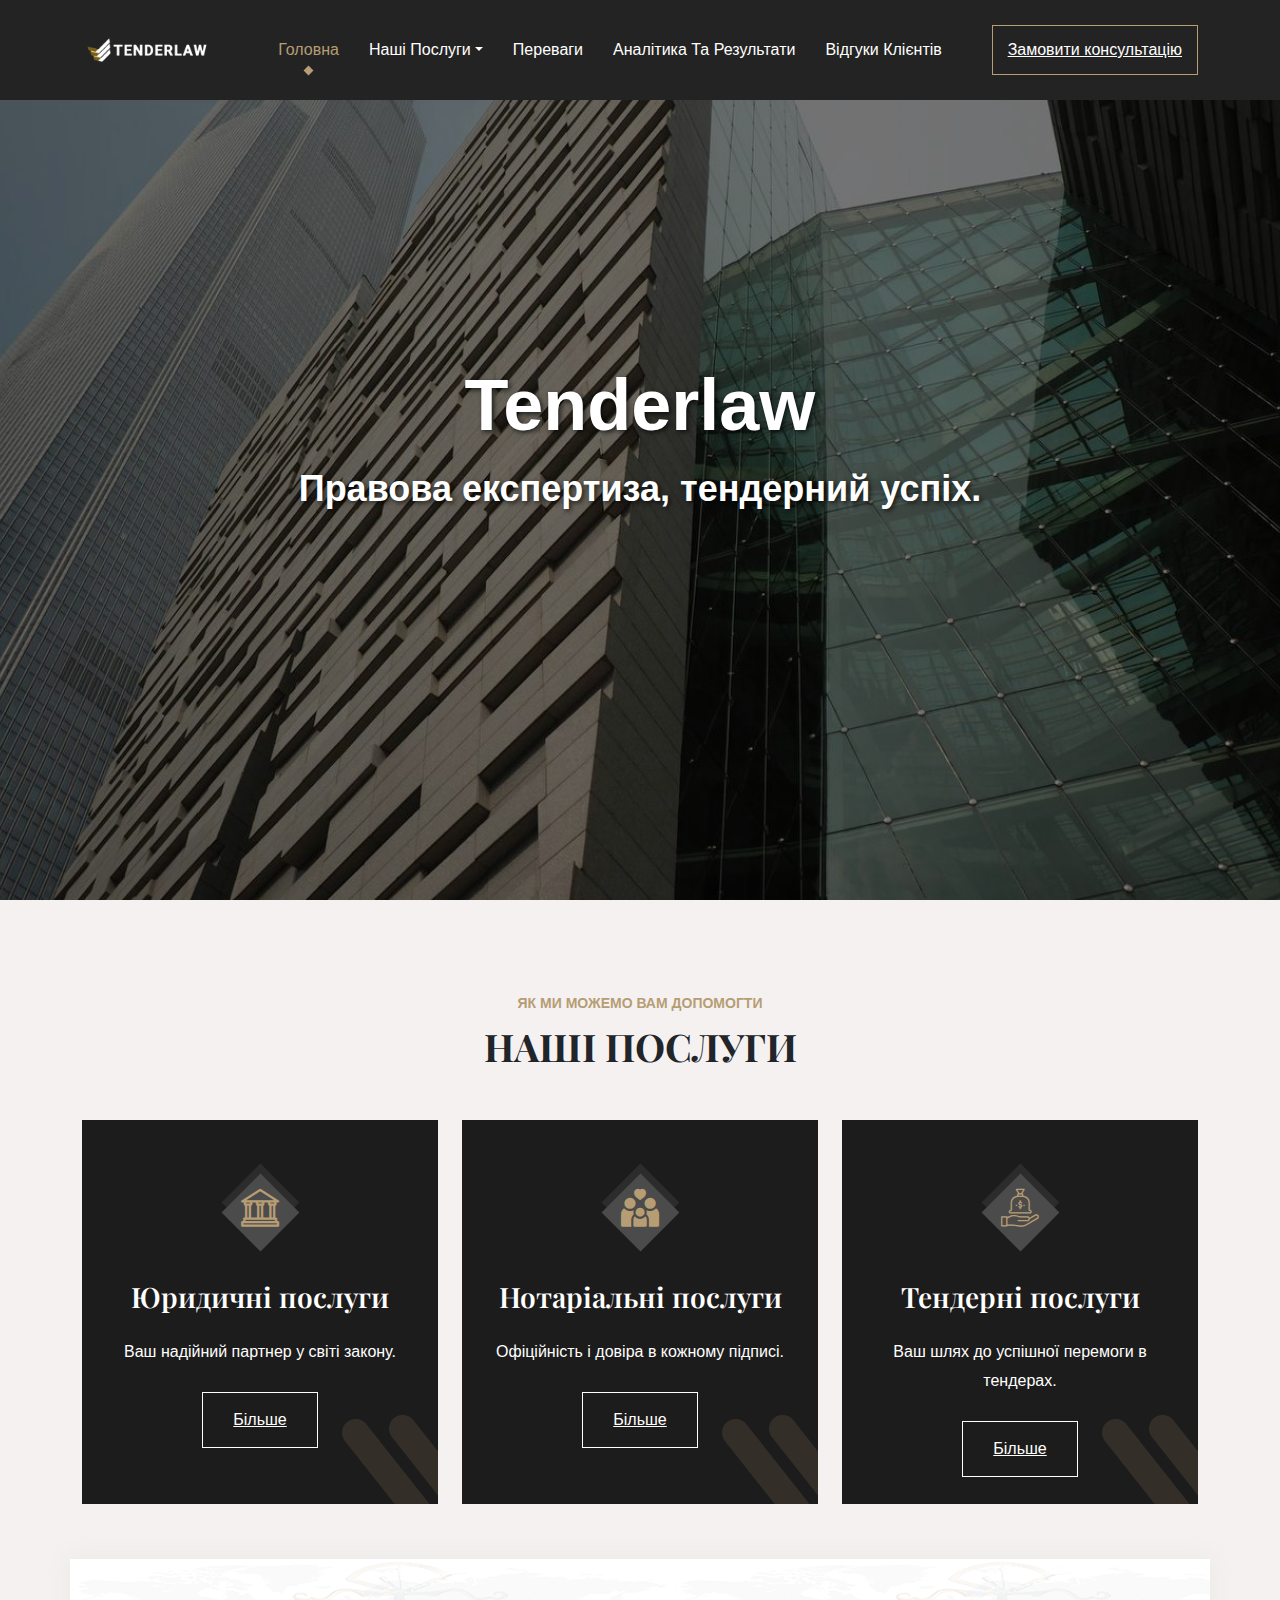
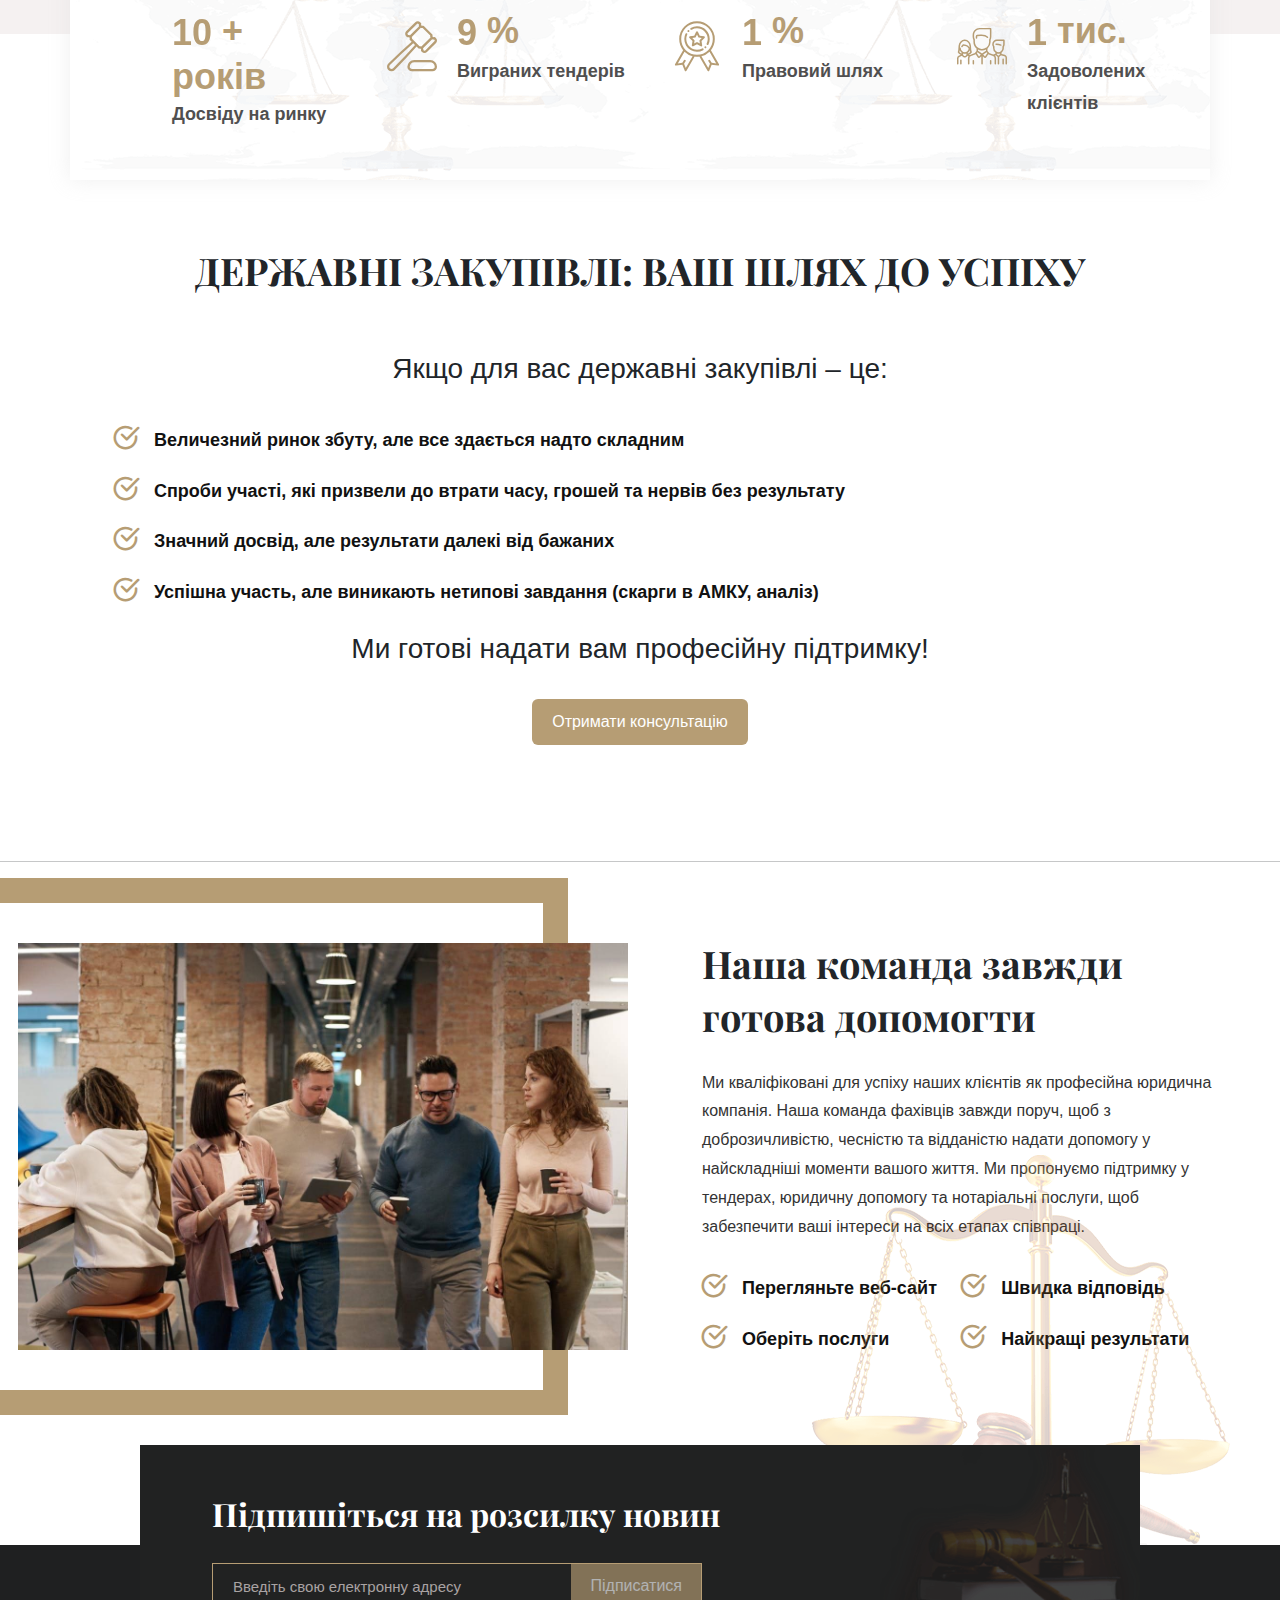
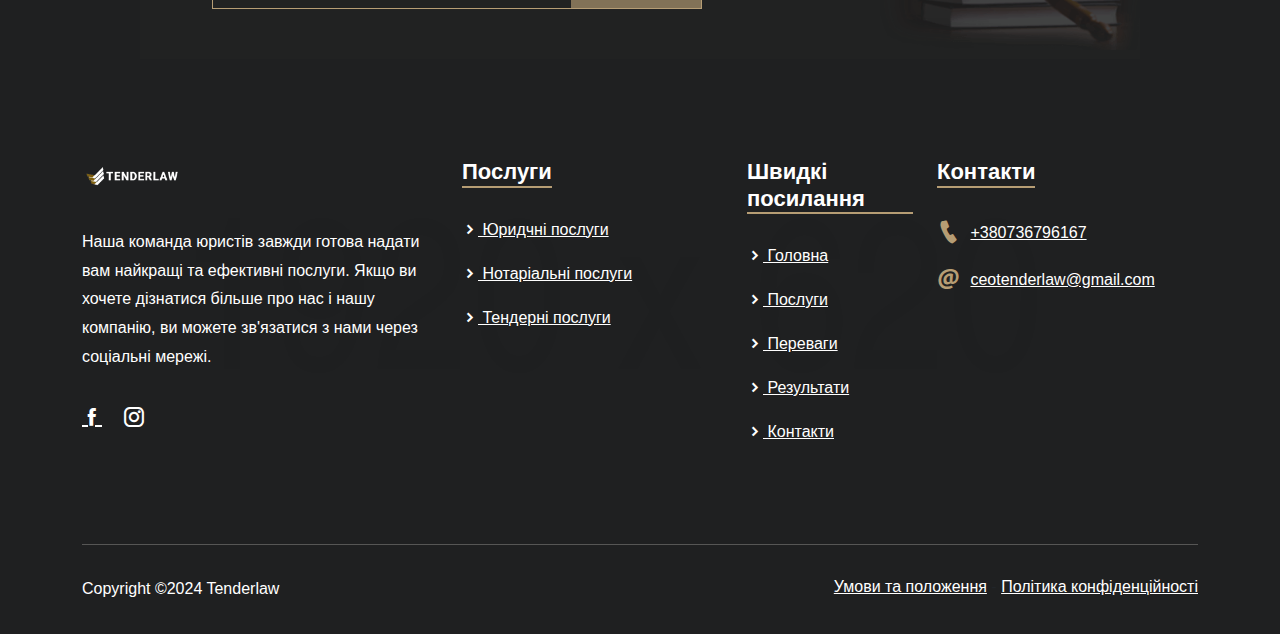
==== commit e334ea1e: "footer fix" ====
--- a/index.html
+++ b/index.html
@@ -679,7 +679,7 @@
                                 </li>
                                 <li>
                                     <i class="icofont-at"></i>
-                                    <a href="mailto:ceotenderlaw@gmail.com">mailto:ceotenderlaw@gmail.com</a>
+                                    <a href="mailto:ceotenderlaw@gmail.com">ceotenderlaw@gmail.com</a>
                                 </li>
                             </ul>
                         </div>
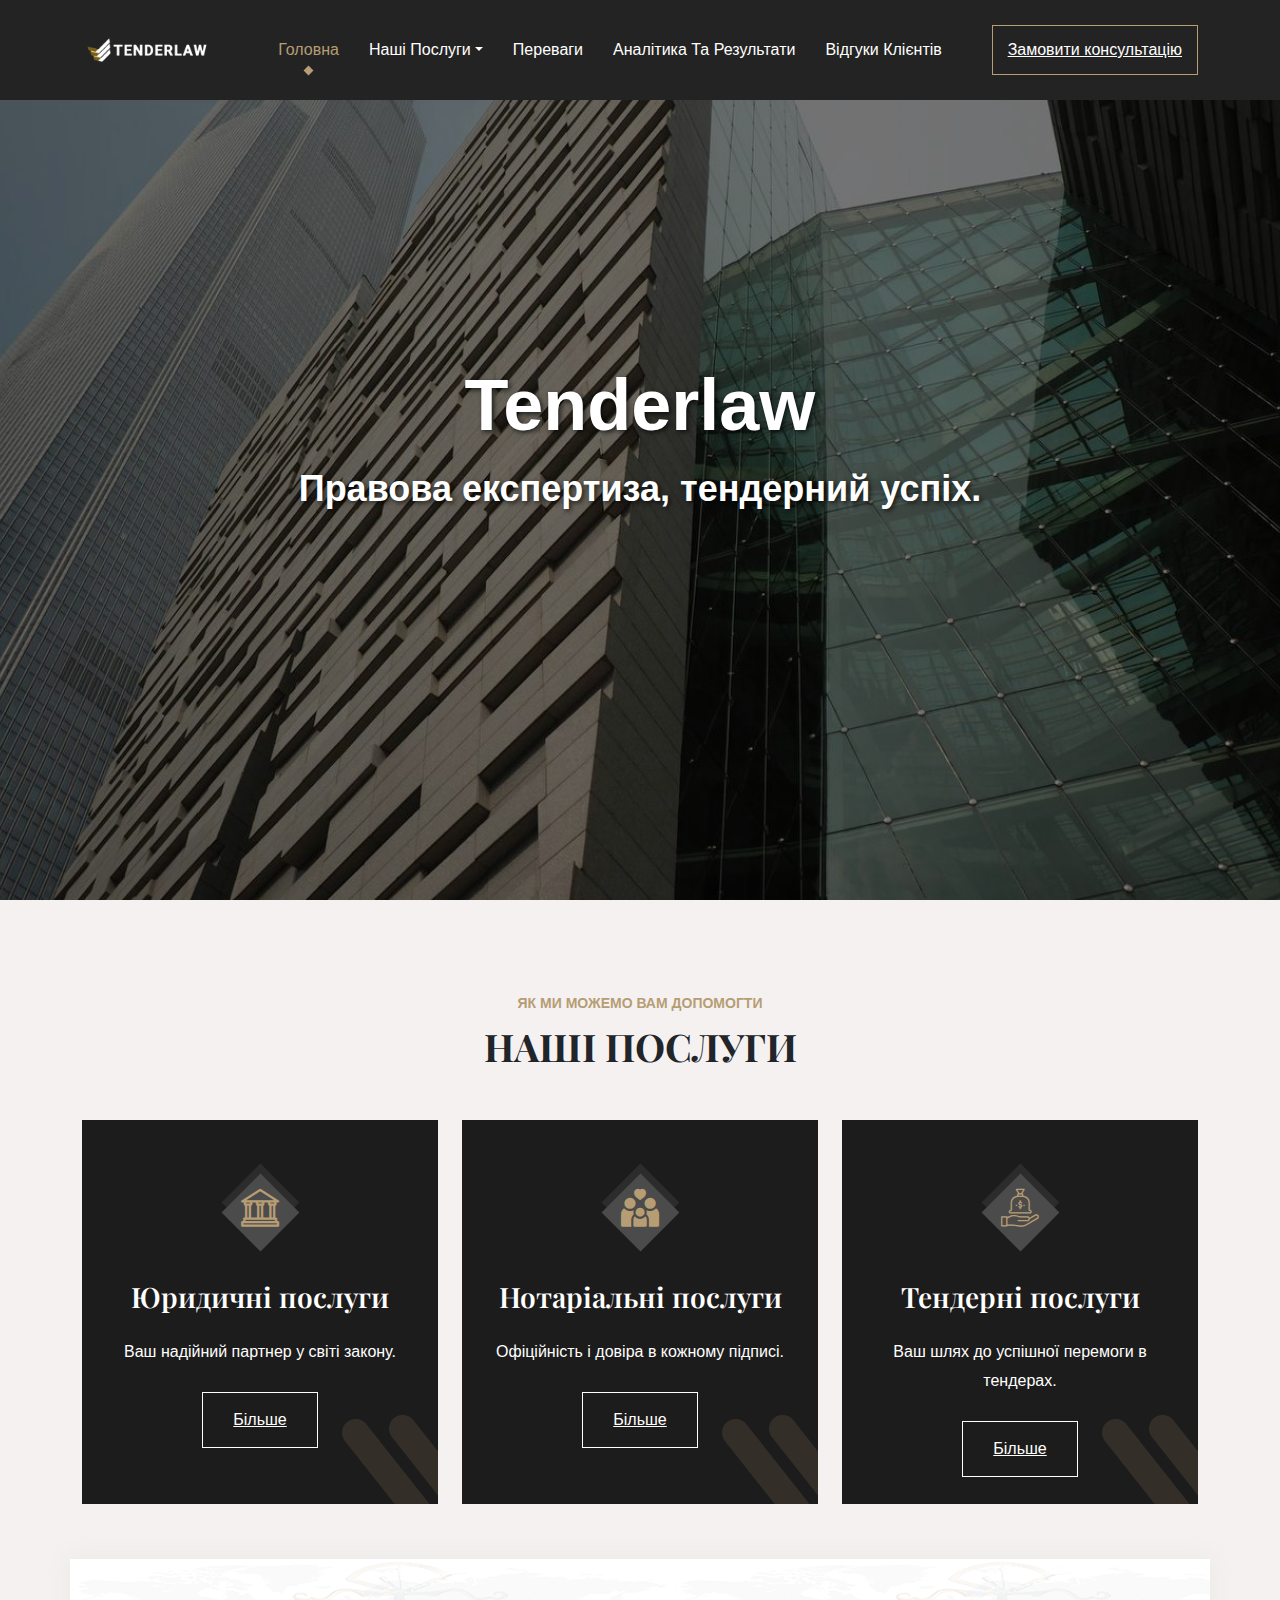
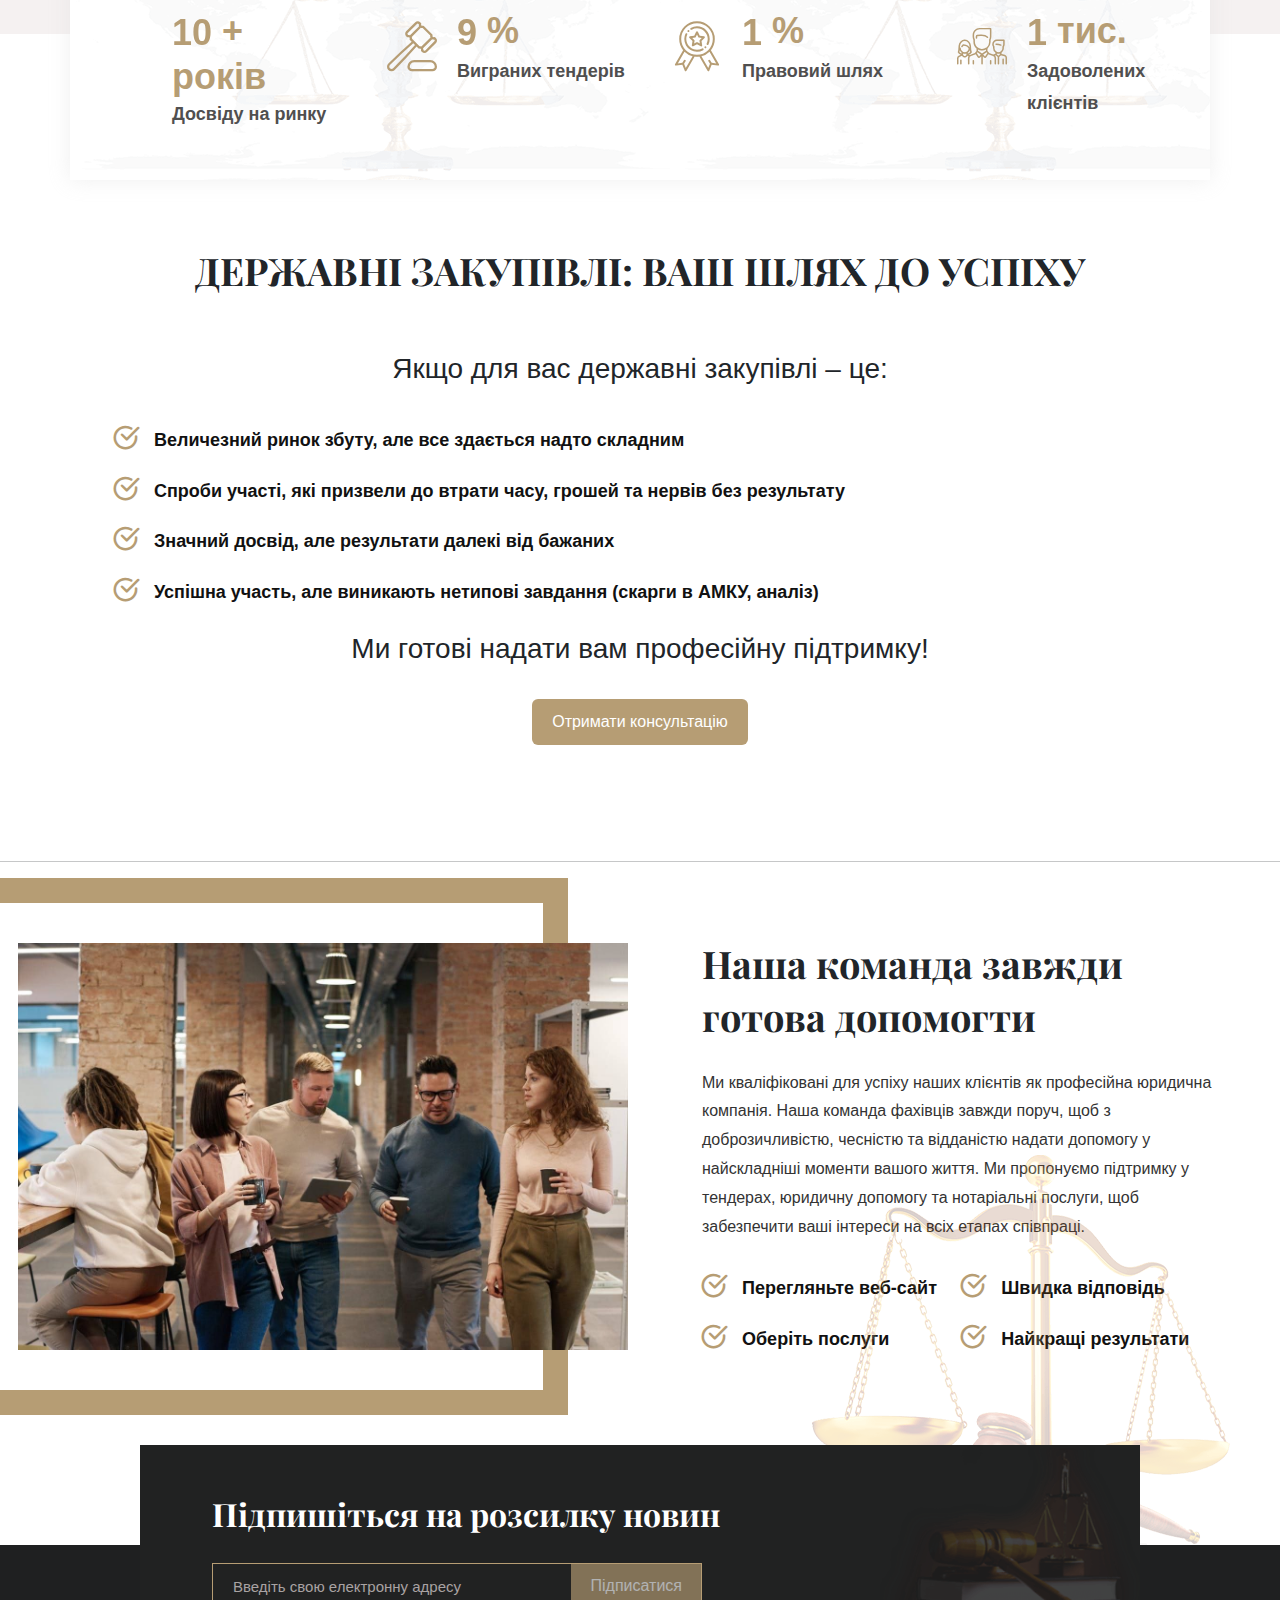
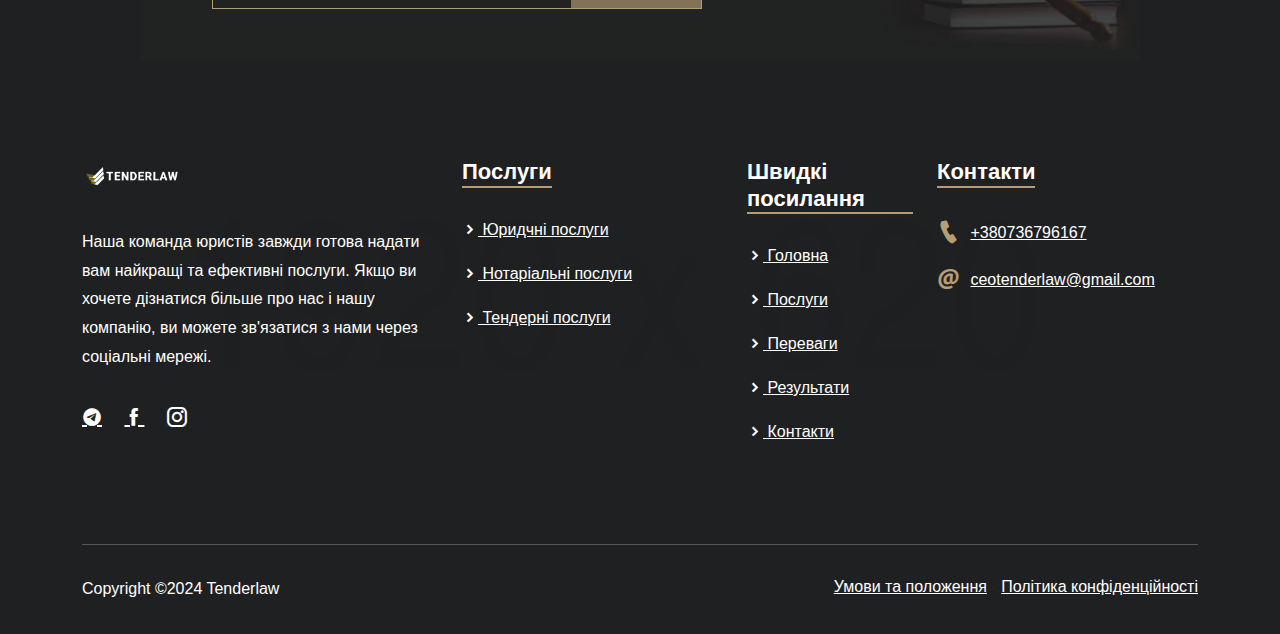
==== commit 59493e8f: "footer fix 2" ====
--- a/index.html
+++ b/index.html
@@ -577,11 +577,11 @@
                             <p>
                                 Наша команда юристів завжди готова надати вам найкращі та ефективні послуги. Якщо ви хочете дізнатися більше про нас і нашу компанію, ви можете зв'язатися з нами через соціальні мережі.</p>
                             <ul>
-                                <!-- <li>
-                                    <a href="https://www.youtube.com/" target="_blank">
-                                        <i class="icofont-youtube-play"></i>
-                                    </a>
-                                </li> -->
+                                <li>
+                                    <a href="https://t.me/tenderlaw_ua" target="_blank">
+                                        <i class="icofont-telegram"></i>
+                                    </a>
+                                </li>
                                 <li>
                                     <a href="https://www.facebook.com/people/Tenderlaw/" target="_blank">
                                         <i class="icofont-facebook"></i>
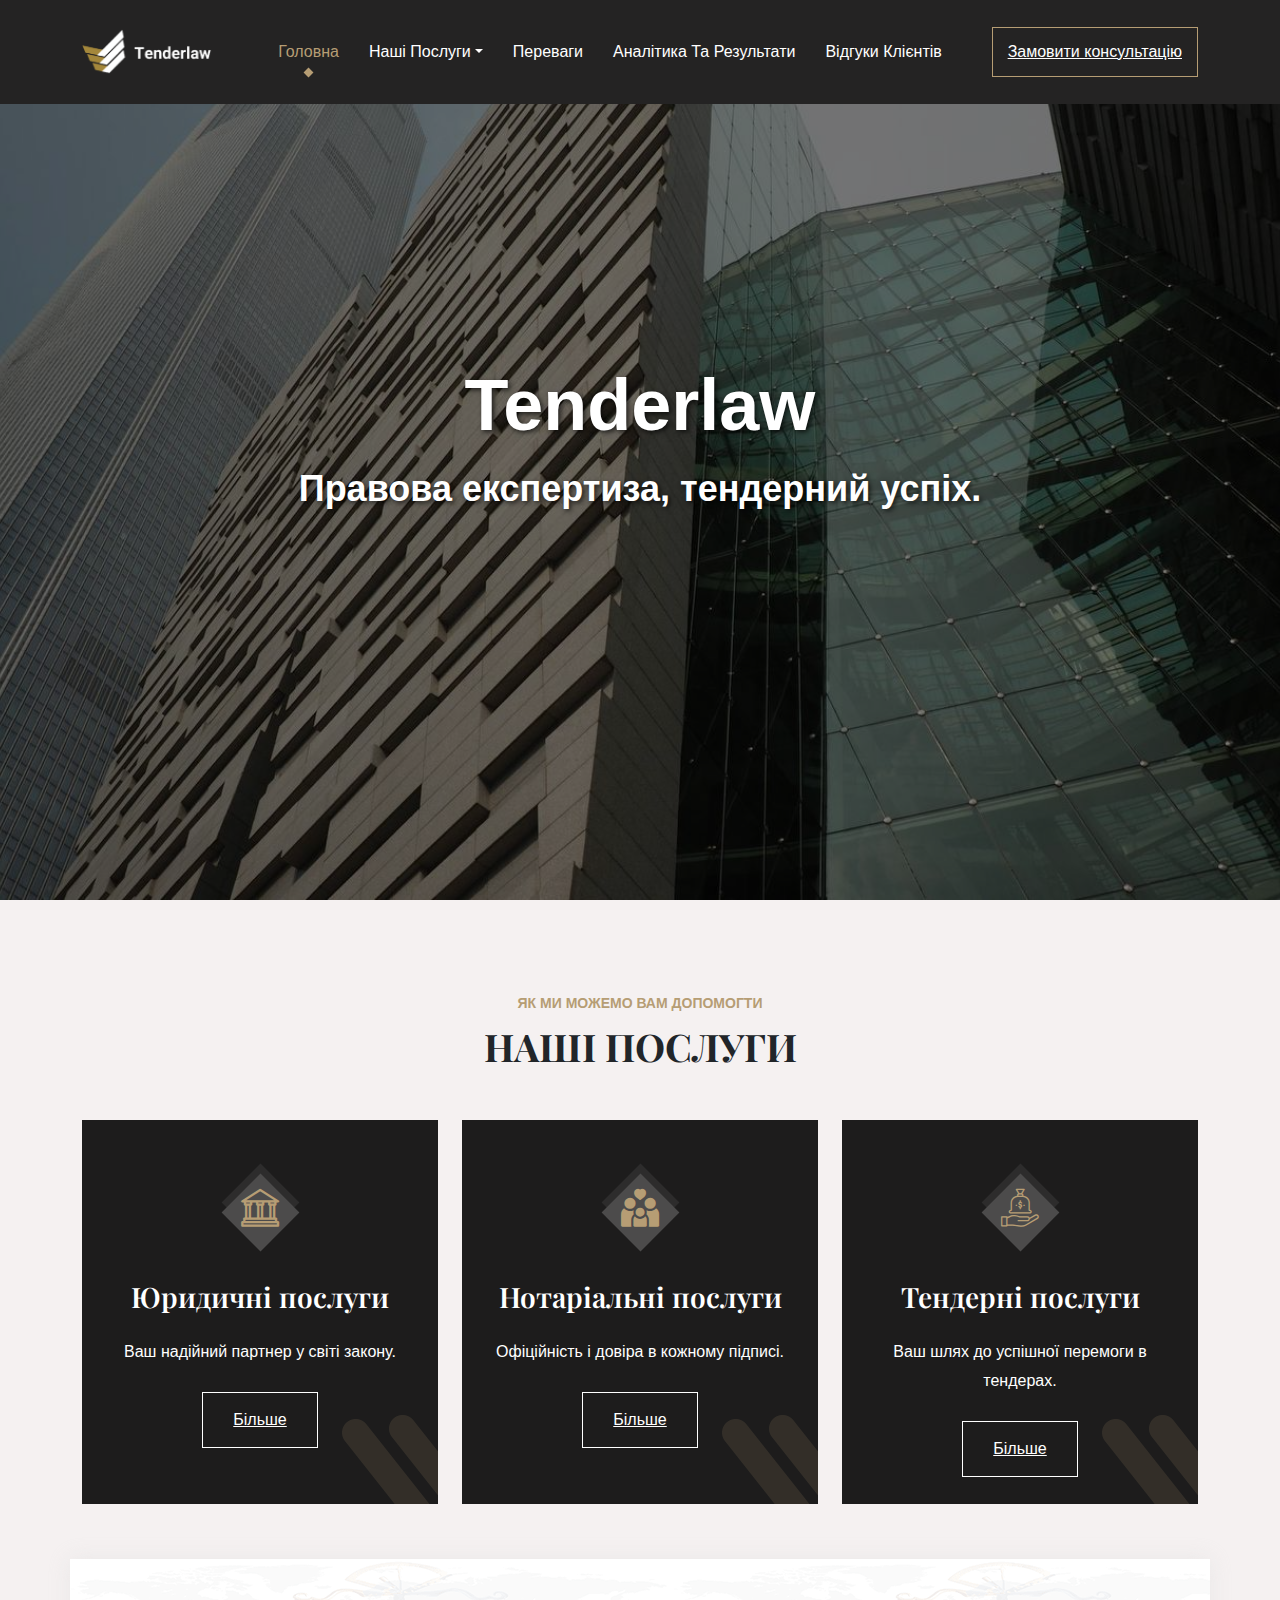
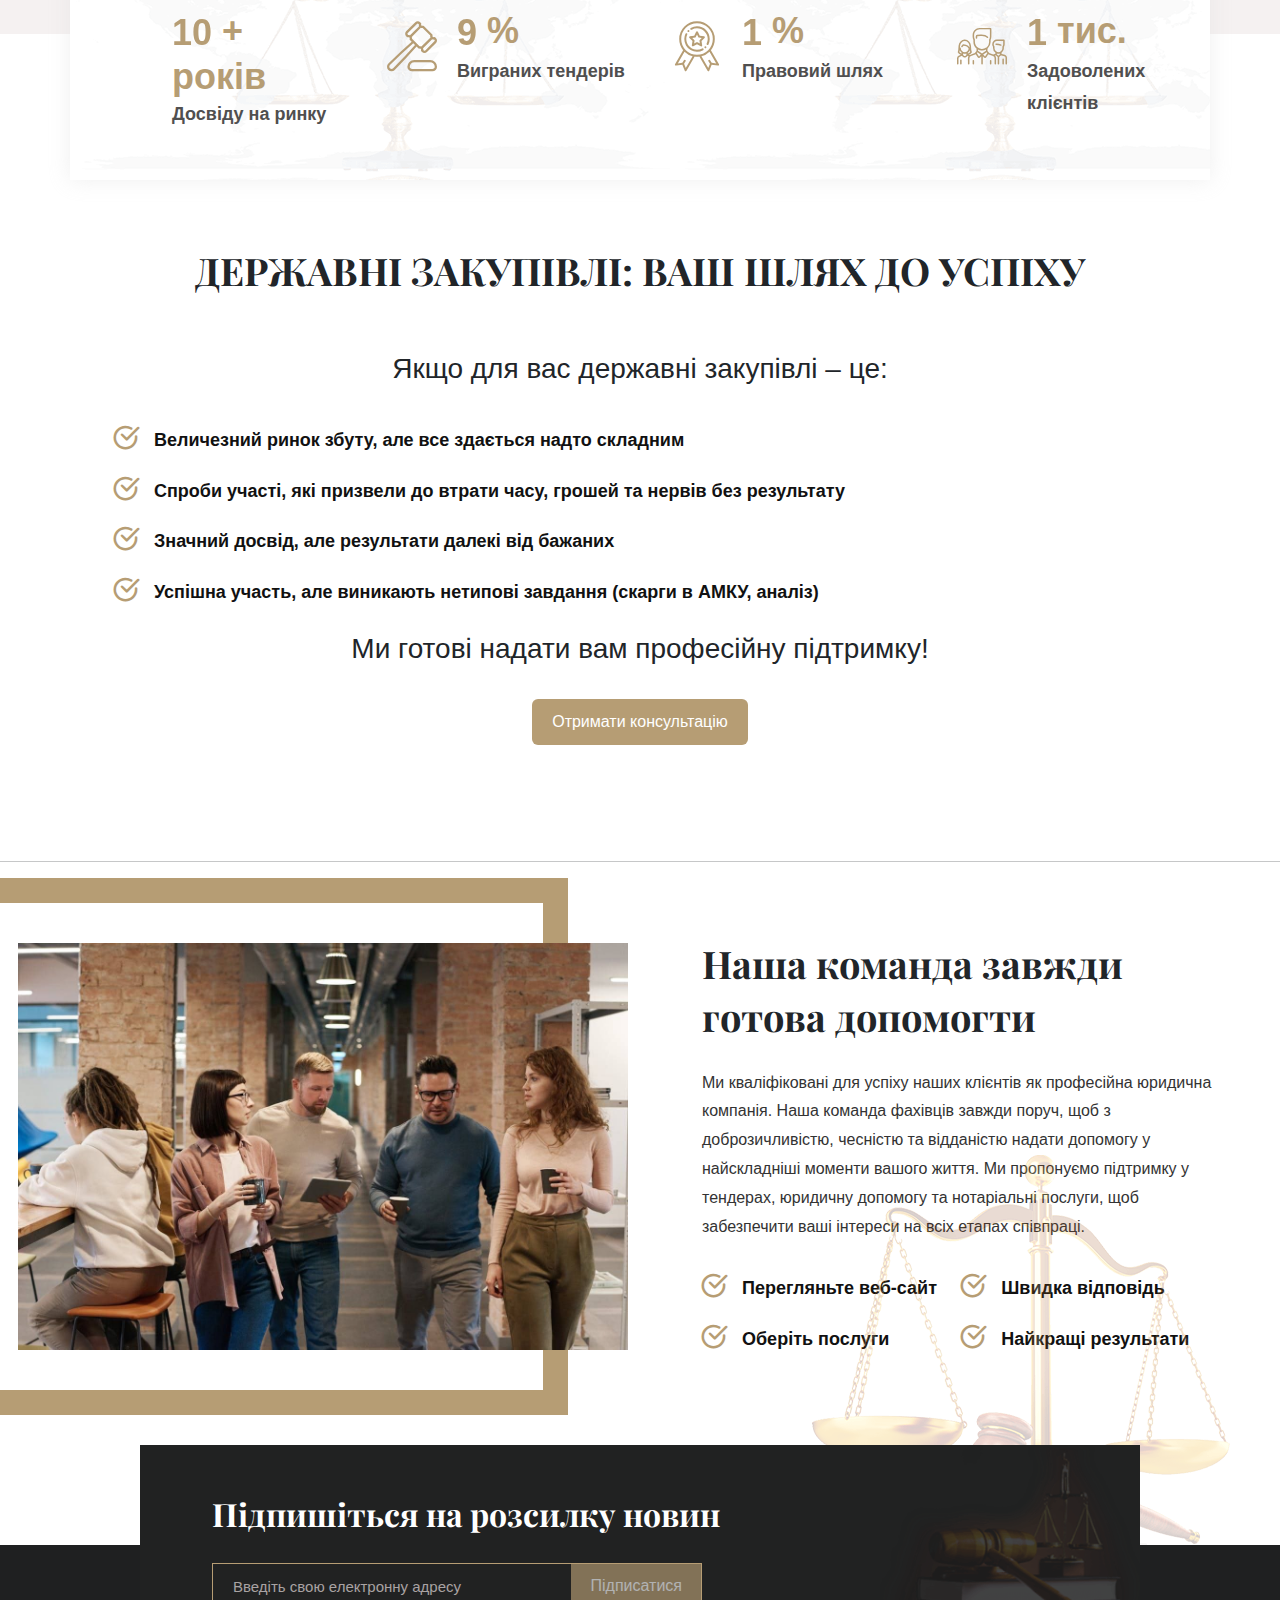
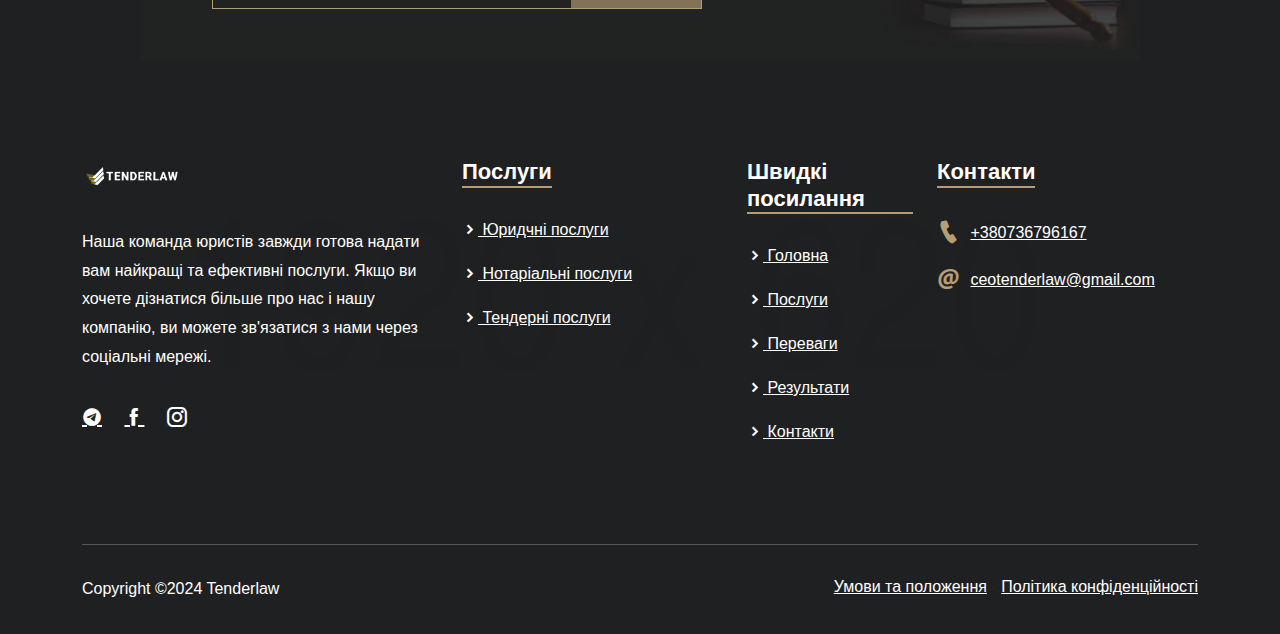
==== commit be1bedd1: "new logo" ====
--- a/index.html
+++ b/index.html
@@ -83,10 +83,11 @@
             <!-- Menu For Mobile Device -->
             <div class="mobile-nav">
                 <a href="index.html" class="logo">
-                    <img src="assets/img/logo.png" alt="Logo">
+                    <img src="img/logomob.png" alt="Logo">
                 </a>
                 <a href="tel:+380736796167"><img src="img/icons/phone-call.png" class="logo" style="position: absolute;height: 25px;width: 25px;top: 15px;right: 15px;left: 75%;"/></a>
                 <a href="mailto:ceotenderlaw@gmail.com "><img src="img/icons/email.png" class="logo" style="position: absolute;height: 25px;width: 25px;top: 15px;right: 15px;left: 64%;"/></a>
+                <a href="https://t.me/tenderlaw_ua"><img src="img/icons/telegram.png" class="logo" style="position: absolute;height: 25px;width: 25px;top: 15px;right: 15px;left: 53%;"/></a>
             </div>
 
             <!-- Menu For Desktop Device -->
@@ -94,7 +95,7 @@
                 <div class="container">
                     <nav class="navbar navbar-expand-md navbar-light">
                         <a class="navbar-brand" href="index.html">
-                            <img src="assets/img/logo.png" alt="Logo">
+                            <img src="img/logomob.png" alt="Logo">
                         </a>
                         <div class="collapse navbar-collapse mean-menu" id="navbarSupportedContent">
                             <ul class="navbar-nav">
--- a/styles.css
+++ b/styles.css
@@ -113,9 +113,9 @@
     top: -75px;
 }
 
-#chat-widget-push-to-talk {
+/* #chat-widget-push-to-talk {
     bottom: 85px !important;
-}
+} */
 
 .expertise-item p {
     color: #fff !important;
